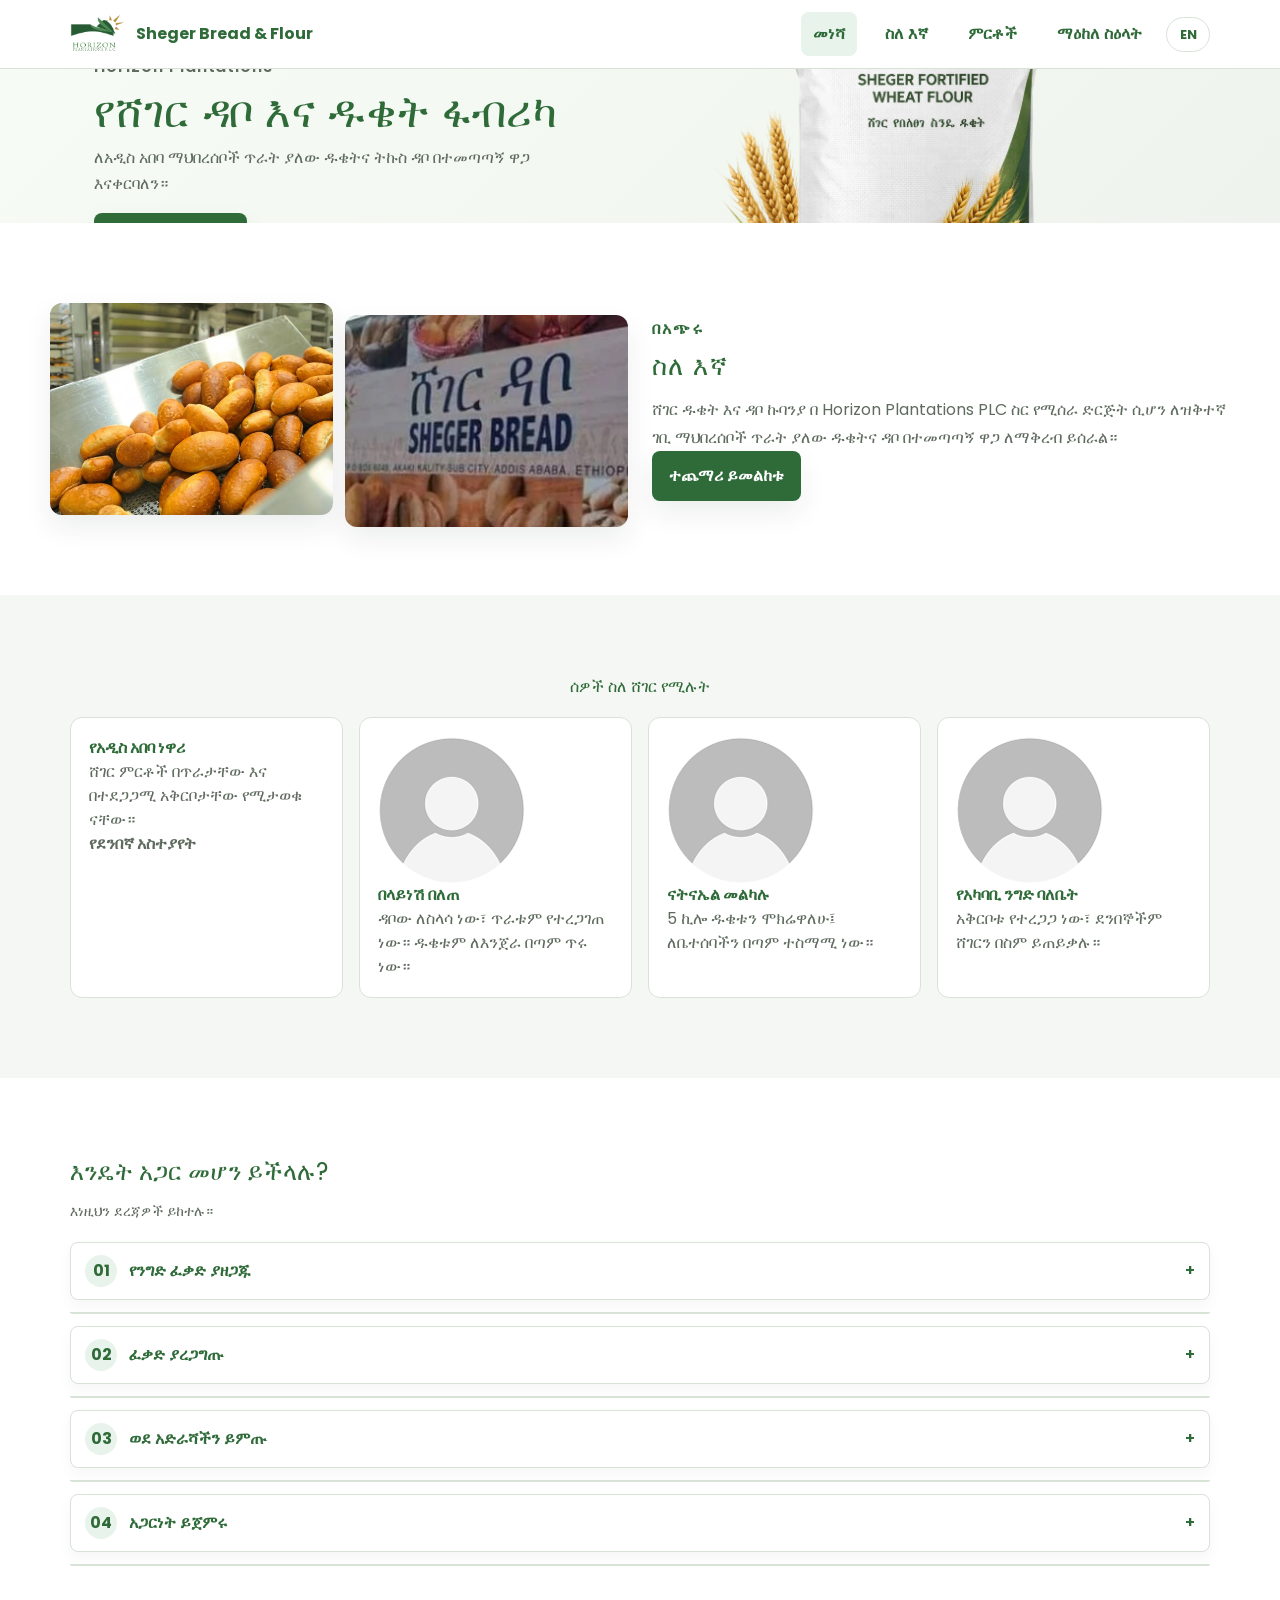
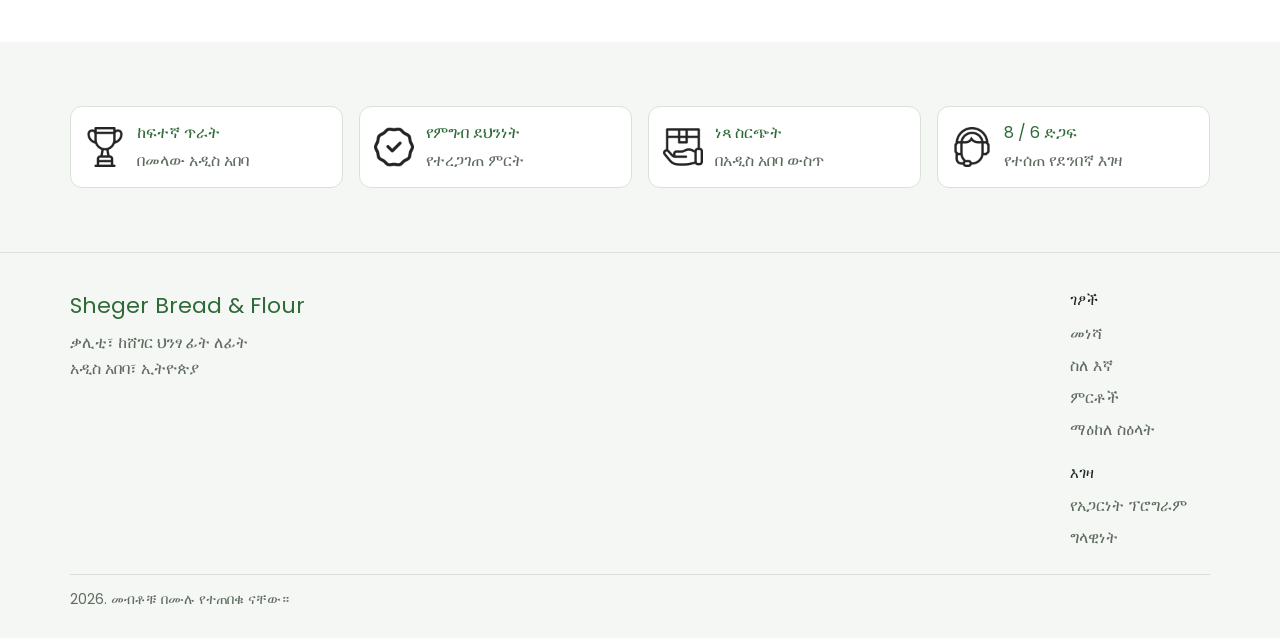
==== am/index.html @ 8912ea2b "Language added" ====
<!DOCTYPE html>
<html lang="am">

<head>
  <meta charset="utf-8" />
  <meta name="viewport" content="width=device-width, initial-scale=1, shrink-to-fit=no" />
  <title>የሸገር ዳቦ እና ዱቄት ፋብሪካ | መነሻ</title>
  <meta name="description"
    content="ሸገር ዱቄት እና ዳቦ ኩባንያ ለኢትዮጵያ ማህበረሰቦች ተመጣጣኝ ዋጋ ያለው ከፍተኛ ጥራት ያለው ዱቄት እና ዳቦ ያቀርባል።" />
  <link rel="alternate" hreflang="en" href="/index.html" />
  <link rel="alternate" hreflang="am" href="/am/index.html" />
  <link rel="alternate" hreflang="x-default" href="/index.html" />
  <link href="https://fonts.googleapis.com/css2?family=Poppins:wght@400;500;600;700&display=swap" rel="stylesheet" />
  <link rel="stylesheet" href="../css/reset.css" />
  <link rel="stylesheet" href="../css/global.css" />
  <link rel="stylesheet" href="../css/home.css" />
</head>

<body>
  <div class="site-topbar">
    <div class="site-topbar-inner">
      <div class="logo">
        <img src="../assets/header-img1.png" alt="Sheger logo" width="56" height="56" loading="lazy" />
        <span>Sheger Bread & Flour</span>
      </div>
      <div class="nav-actions">
        <nav class="nav" aria-label="Main navigation">
          <a href="./index.html" class="active">መነሻ</a>
          <a href="./about-us.html">ስለ እኛ</a>
          <a href="./products.html">ምርቶች</a>
          <a href="./gallery.html">ማዕከለ ስዕላት</a>
        </nav>
        <a href="../index.html" class="lang-switch" lang="en" hreflang="en">EN</a>
      </div>
    </div>
  </div>

  <header class="page-hero home-hero">
    <div class="layout-shell hero-grid">
      <div class="hero-copy">
        <p class="card-text-book">Horizon Plantations</p>
        <h1 class="card-subtitle">የሸገር ዳቦ እና ዱቄት ፋብሪካ</h1>
        <p class="card-text-treating">
          ለአዲስ አበባ ማህበረሰቦች ጥራት ያለው ዱቄትና ትኩስ ዳቦ በተመጣጣኝ ዋጋ እናቀርባለን።
        </p>
        <a href="./products.html" class="btn btn-primary">ምርቶችን ይመልከቱ</a>
      </div>
      <div class="hero-visual">
        <img src="../assets/hero.png" alt="Sheger production line" class="hero-" loading="lazy">
      </div>
    </div>
  </header>

  <section class="section-about layout-shell" id="about">
    <div class="section-about-about-us">
      <div class="section-about-left-side">
        <img src="../assets/section-about-img1.png" alt="Sheger factory exterior" class="section-about-img1"
          loading="lazy" />
        <img src="../assets/section-about-img2.png" alt="Bread production" class="section-about-img2" loading="lazy" />
      </div>

      <div class="section-about-content">
        <p class="section-about-text-top">በአጭሩ</p>
        <h2 class="section-about-subtitle">ስለ እኛ</h2>
        <p class="section-about-text-sheger-flour">
          ሸገር ዱቄት እና ዳቦ ኩባንያ በ Horizon Plantations PLC ስር የሚሰራ ድርጅት ሲሆን ለዝቅተኛ ገቢ ማህበረሰቦች
          ጥራት ያለው ዱቄትና ዳቦ በተመጣጣኝ ዋጋ ለማቅረብ ይሰራል።
        </p>

        <a href="./about-us.html" class="btn btn-primary">ተጨማሪ ይመልከቱ</a>
      </div>
    </div>
  </section>

  <section class="section1">
    <div class="layout-shell">
      <h2 class="section-title">ሰዎች ስለ ሸገር የሚሉት</h2>
      <div class="section-div1">
        <article class="card-div">
          <div class="card-div-div2">
            <p class="card-div-text3">የአዲስ አበባ ነዋሪ</p>
          </div>
          <div class="card-div-div3">
            <p class="card-div-text4">
              <span>ሸገር ምርቶች በጥራታቸው እና በተደጋጋሚ አቅርቦታቸው የሚታወቁ ናቸው።</span>
            </p>
            <p class="card-div-text5"><b class="bold">የደንበኛ አስተያየት</b></p>
          </div>
        </article>

        <article class="card-div">
          <div class="card-div-div">
            <img src="../assets/user.png" alt="" class="card-div-symbol input2" />
            <p class="card-div-text1">በላይነሽ በለጠ</p>
          </div>
          <p class="card-div-text2">
            ዳቦው ለስላሳ ነው፣ ጥራቱም የተረጋገጠ ነው። ዱቄቱም ለእንጀራ በጣም ጥሩ ነው።
          </p>
        </article>

        <article class="card-div">
          <div class="card-div-div">
            <img src="../assets/user.png" alt="" class="card-div-symbol input2" />
            <p class="card-div-text1">ናትናኤል መልካሉ</p>
          </div>
          <p class="card-div-text2">
            5 ኪሎ ዱቄቱን ሞክሬዋለሁ፤ ለቤተሰባችን በጣም ተስማሚ ነው።
          </p>
        </article>

        <article class="card-div">
          <div class="card-div-div">
            <img src="../assets/user.png" alt="" class="card-div-symbol input2" />
            <p class="card-div-text-chris card-div-text6">የአካባቢ ንግድ ባለቤት</p>
          </div>
          <p class="card-div-text2">
            አቅርቦቱ የተረጋጋ ነው፣ ደንበኞችም ሸገርን በስም ይጠይቃሉ።
          </p>
        </article>
      </div>
    </div>
  </section>

  <section class="partner-shell" id="partner">
    <div class="layout-shell partner-grid">
      <div>
        <h2 class="section-subtitle1">
          እንዴት አጋር መሆን ይችላሉ?<br />
          <span class="sub-text">እነዚህን ደረጃዎች ይከተሉ።</span>
        </h2>

        <div class="accordion">
          <button class="accordion-item" data-panel="step1">
            <span class="number">01</span>
            <span class="title">የንግድ ፈቃድ ያዘጋጁ</span>
            <span aria-hidden="true">+</span>
          </button>
          <div class="accordion-panel" id="step1">
            <p>ለምግብ ሽያጭ ወይም ስርጭት የሚያስፈልግ ህጋዊ የንግድ ፈቃድ ይያዙ።</p>
          </div>

          <button class="accordion-item" data-panel="step2">
            <span class="number">02</span>
            <span class="title">ፈቃድ ያረጋግጡ</span>
            <span aria-hidden="true">+</span>
          </button>
          <div class="accordion-panel" id="step2">
            <p>ሰነዶቻችሁን ያቅርቡ፤ በ3-5 የስራ ቀናት ውስጥ ምላሽ እንሰጣለን።</p>
          </div>

          <button class="accordion-item" data-panel="step3">
            <span class="number">03</span>
            <span class="title">ወደ አድራሻችን ይምጡ</span>
            <span aria-hidden="true">+</span>
          </button>
          <div class="accordion-panel" id="step3">
            <p>በቃሊቲ ያለውን ፋብሪካችን በመጎብኘት ምዝገባውን ያጠናቁ።</p>
          </div>

          <button class="accordion-item" data-panel="step4">
            <span class="number">04</span>
            <span class="title">አጋርነት ይጀምሩ</span>
            <span aria-hidden="true">+</span>
          </button>
          <div class="accordion-panel" id="step4">
            <p>የመጀመሪያ ትዕዛዝዎን ያስገቡ እና ከቡድናችን ጋር ስርጭት ያቀናብሩ።</p>
          </div>
        </div>
      </div>
    </div>
  </section>

  <section class="features-shell">
    <div class="layout-shell features-grid">
      <div class="feature-card">
        <img src="../assets/feature-trophy.png" alt="Quality icon" />
        <div>
          <h3>ከፍተኛ ጥራት</h3>
          <p>በመላው አዲስ አበባ</p>
        </div>
      </div>
      <div class="feature-card">
        <img src="../assets/feature-guarantee.png" alt="Guarantee icon" />
        <div>
          <h3>የምግብ ደህንነት</h3>
          <p>የተረጋገጠ ምርት</p>
        </div>
      </div>
      <div class="feature-card">
        <img src="../assets/row/row-shipping.png" alt="Shipping icon" />
        <div>
          <h3>ነጻ ስርጭት</h3>
          <p>በአዲስ አበባ ውስጥ</p>
        </div>
      </div>
      <div class="feature-card">
        <img src="../assets/row/row-customer.png" alt="Support icon" />
        <div>
          <h3>8 / 6 ድጋፍ</h3>
          <p>የተሰጠ የደንበኛ እገዛ</p>
        </div>
      </div>
    </div>
  </section>

  <footer class="footer">
    <div class="layout-shell">
      <div class="footer-top">
        <div class="footer-brand">
          <h2 class="footer-subtitle">Sheger Bread & Flour</h2>
          <p class="footer-text-400-university">
            ቃሊቲ፣ ከሸገር ህንፃ ፊት ለፊት<br />
            አዲስ አበባ፣ ኢትዮጵያ
          </p>
        </div>
        <div class="footer-links">
          <div>
            <h4>ገፆች</h4>
            <a href="./index.html">መነሻ</a>
            <a href="./about-us.html">ስለ እኛ</a>
            <a href="./products.html">ምርቶች</a>
            <a href="./gallery.html">ማዕከለ ስዕላት</a>
          </div>
          <div>
            <h4>እገዛ</h4>
            <a href="./index.html#partner">የአጋርነት ፕሮግራም</a>
            <a href="#">ግላዊነት</a>
          </div>
        </div>
      </div>
      <div class="footer-bottom">2026. መብቶቹ በሙሉ የተጠበቁ ናቸው።</div>
    </div>
  </footer>

  <script src="../js/home.js" defer></script>
</body>

</html>
---- css/global.css ----
:root {
	--primary: #2f6b39;
	--primary-soft: #e7f3eb;
	--accent: #bde28a;
	--text: #1f2a1f;
	--muted: #5f6b5f;
	--surface: #ffffff;
	--surface-alt: #f5f7f4;
	--border: #d8e2d7;
	--shadow: 0 12px 28px rgba(17, 36, 23, 0.08);
	--radius: 12px;
	--radius-sm: 8px;
	--spacing: clamp(18px, 3vw, 28px);
	--font-base: 'Poppins', system-ui, -apple-system, sans-serif;
}

*,
*::before,
*::after {
	box-sizing: border-box;
}

html,
body {
	height: 100%;
}

body {
	min-height: 100%;
	display: flex;
	flex-direction: column;
	margin: 0;
	font-family: var(--font-base);
	color: var(--text);
	background-color: var(--surface);
	letter-spacing: 0;
}

img {
	max-width: 100%;
	display: block;
}

a {
	color: inherit;
	text-decoration: none;
}

.text {
	font-size: 14px;
	color: var(--muted);
}

.text-gray {
	color: var(--muted);
	font-size: 14px;
}

.section {
	display: flex;
	flex-direction: column;
	align-items: center;
	padding: 0 24px;
}

.card {
	border-radius: var(--radius);
	background: var(--surface);
}

.btn {
	display: inline-flex;
	align-items: center;
	justify-content: center;
	gap: 8px;
	padding: 12px 16px;
	border-radius: var(--radius-sm);
	border: 1px solid transparent;
	font-weight: 600;
	cursor: pointer;
	transition: transform 0.12s ease, box-shadow 0.2s ease, background 0.2s ease;
}

.btn-primary {
	background: var(--primary);
	color: #fff;
	box-shadow: var(--shadow);
}

.btn-primary:hover {
	filter: brightness(0.92);
}

.btn-secondary {
	background: var(--primary-soft);
	color: var(--primary);
	border-color: var(--border);
}

.pill {
	display: inline-flex;
	align-items: center;
	padding: 4px 10px;
	border-radius: 999px;
	background: var(--primary-soft);
	color: var(--primary);
	font-weight: 600;
	font-size: 12px;
}

.visually-hidden {
	position: absolute;
	width: 1px;
	height: 1px;
	padding: 0;
	margin: -1px;
	overflow: hidden;
	clip: rect(0, 0, 0, 0);
	white-space: nowrap;
	border: 0;
}

.layout-shell {
	width: 100%;
	max-width: 1180px;
	margin: 0 auto;
	padding: 0 20px;
}

/* Header / nav */
.site-topbar {
	position: sticky;
	top: 0;
	z-index: 10;
	background: rgba(255, 255, 255, 0.9);
	backdrop-filter: blur(8px);
	border-bottom: 1px solid var(--border);
}

.site-topbar-inner {
	display: flex;
	align-items: center;
	justify-content: space-between;
	gap: 16px;
	padding: 12px 20px;
	max-width: 1180px;
	margin: 0 auto;
}

.logo {
	display: flex;
	align-items: center;
	gap: 10px;
	font-weight: 700;
	color: var(--primary);
}

.nav {
	display: flex;
	align-items: center;
	gap: 16px;
}

.nav a {
	font-weight: 600;
	color: var(--primary);
	padding: 10px 12px;
	border-radius: 8px;
}

.nav a.active,
.nav a:hover {
	background: var(--primary-soft);
}

.nav-actions {
	display: flex;
	align-items: center;
	gap: 12px;
}

.lang-switch {
	display: inline-flex;
	align-items: center;
	justify-content: center;
	min-width: 44px;
	padding: 10px 12px;
	border: 1px solid var(--border);
	border-radius: 999px;
	font-size: 13px;
	font-weight: 700;
	line-height: 1;
	color: var(--primary);
	background: #fff;
}

.lang-switch:hover {
	background: var(--primary-soft);
}

/* Page hero */
.page-hero {
	position: relative;
	min-height: fit-content;
	padding: clamp(56px, 9vw, 90px) 0 clamp(38px, 6vw, 64px);
	background: linear-gradient(135deg, #f7fbf5, #eef4ed);
	overflow: hidden;
	display: flex;
	align-items: center;
}

.page-hero .layout-shell {
	display: grid;
	gap: 16px;
}

.page-hero h1 {
	margin: 0;
	font-size: clamp(32px, 4vw, 44px);
	color: var(--primary);
}

.page-hero p {
	max-width: 640px;
	color: var(--muted);
}

.page-hero .hero-img-bg {
	position: absolute;
	inset: 0;
	background: radial-gradient(ellipse at 80% 20%, rgba(189, 226, 138, 0.35), transparent 60%), linear-gradient(120deg, rgba(47, 107, 57, 0.06), transparent 45%);
	pointer-events: none;
}

/* Hero imagery: keep full PNG visible */
.hero-visual img,
.hero-img {
	width: 100%;
	max-width: 520px;
	max-height: 420px;
	object-fit: contain;


	display: block;
}

/* Footer */
.footer {
	margin-top: auto;
	background: var(--surface-alt);
	border-top: 1px solid var(--border);
	padding: 36px 0 28px;
}

.footer .layout-shell {
	display: grid;
	gap: 20px;
}

.footer-top {
	display: flex;
	flex-wrap: wrap;
	gap: 24px;
	justify-content: space-between;
}

.footer-brand {
	max-width: 320px;
}

.footer-subtitle {
	margin: 0 0 8px;
	color: var(--primary);
	font-size: 22px;
}

.footer-text-400-university {
	color: var(--muted);
	margin: 0;
	line-height: 1.6;
}

.footer-links {
	display: grid;
	grid-template-columns: repeat(auto-fit, minmax(140px, 1fr));
	gap: 16px;
}

.footer-links h4 {
	margin: 0 0 6px;
	color: var(--text);
	font-size: 15px;
}

.footer-links a {
	color: var(--muted);
	display: block;
	padding: 4px 0;
}

.footer-bottom {
	border-top: 1px solid var(--border);
	padding-top: 14px;
	color: var(--muted);
	font-size: 14px;
}

@media (max-width: 640px) {
	.site-topbar-inner {
		flex-direction: column;
		align-items: flex-start;
	}

	.nav {
		flex-wrap: wrap;
	}

	.nav-actions {
		width: 100%;
		flex-wrap: wrap;
	}

	.page-hero {
		padding: 40px 0 32px;
		min-height: 80vh;
	}
}
---- css/home.css ----
/* Home page styles */

.home-hero .hero-grid {
	display: grid;
	grid-template-columns: repeat(auto-fit, minmax(280px, 1fr));
	gap: var(--spacing);
	align-items: center;
}

.hero-copy {
	padding: 24px;

}

.card-text-book {
	color: var(--primary);
	font-weight: 600;
	letter-spacing: 0.06em;
}

.card-subtitle {
	font-size: clamp(26px, 3vw, 34px);
	color: var(--primary);
	margin: 8px 0 10px;
}

.card-text-treating {
	color: var(--muted);
	line-height: 1.6;
	margin-bottom: 16px;
}

.hero-visual {
	justify-self: center;
}

.hero-img {
	width: min(480px, 100%);
	border-radius: var(--radius);
	box-shadow: var(--shadow);
}

.section-about {
	padding: clamp(48px, 8vw, 80px) 0;
}

.section-about-about-us {
	display: grid;
	grid-template-columns: repeat(auto-fit, minmax(280px, 1fr));
	gap: 24px;
	align-items: center;
}

.section-about-left-side {
	position: relative;
	display: grid;
	grid-template-columns: 1fr 1fr;
	gap: 12px;
}

.section-about-img1,
.section-about-img2 {
	width: 100%;
	aspect-ratio: 4 / 3;
	object-fit: cover;
	border-radius: var(--radius);
	box-shadow: var(--shadow);
}

.section-about-img2 {
	transform: translateY(12px);
}

.section-about-text-top {
	color: var(--primary);
	letter-spacing: 0.12em;
	font-weight: 700;
}

.section-about-subtitle {
	font-size: 26px;
	color: var(--primary);
	margin: 6px 0 10px;
	letter-spacing: 0.04em;
}

.section-about-text-sheger-flour {
	color: var(--muted);
	line-height: 1.7;
}

.section1 {
	padding: clamp(48px, 8vw, 80px) 0;
	background: var(--surface-alt);
}

.section-title {
	text-align: center;
	color: var(--primary);
	margin: 0 0 18px;
}

.section-div1 {
	display: grid;
	grid-template-columns: repeat(auto-fit, minmax(260px, 1fr));
	gap: 16px;
}

.card-div {
	background: #fff;
	padding: 18px;
	border-radius: var(--radius);
	border: 1px solid var(--border);
	color: var(--text);
}

.card-div-text3,
.card-div-text1,
.card-div-text-chris {
	color: var(--primary);
	font-weight: 700;
}

.card-div-text2,
.card-div-text4,
.card-div-text5 {
	color: var(--muted);
	line-height: 1.5;
}

.testimonial-shell {
	display: grid;
	gap: 16px;
}

.fade,
.fade-left,
.fade-right,
.testimonial-track {
	display: none;
}

.partner-shell {
	padding: clamp(48px, 7vw, 76px) 0;
	background: var(--surface);
}

.partner-grid {
	display: grid;
	gap: 20px;
}

.features-shell {
	padding: clamp(36px, 6vw, 64px) 0;
	background: var(--surface-alt);
}

.features-grid {
	display: grid;
	grid-template-columns: repeat(auto-fit, minmax(240px, 1fr));
	gap: 16px;
}

.feature-card {
	display: grid;
	grid-template-columns: auto 1fr;
	gap: 12px;
	align-items: center;
	padding: 14px;
	border-radius: var(--radius);
	border: 1px solid var(--border);
	background: #fff;
}

.feature-card h3 {
	margin: 0 0 4px;
	color: var(--primary);
}

.feature-card p {
	margin: 0;
	color: var(--muted);
}

.feature-card img {
	width: 40px;
	height: 40px;
	object-fit: contain;
}

.section-subtitle1 {
	color: var(--primary);
	margin: 0 0 6px;
	font-size: 24px;
}

.sub-text {
	color: var(--muted);
	font-size: 14px;
}

.accordion {
	display: grid;
	gap: 12px;
	margin-top: 16px;
}

.accordion-item {
	display: grid;
	grid-template-columns: auto 1fr auto;
	align-items: center;
	gap: 12px;
	width: 100%;
	padding: 12px 14px;
	border: 1px solid var(--border);
	border-radius: var(--radius-sm);
	background: #fff;
	cursor: pointer;
	text-align: left;
	font-weight: 600;
	color: var(--primary);
	box-shadow: 0 6px 14px rgba(0, 0, 0, 0.04);
}

.accordion-panel {
	max-height: 0;
	overflow: hidden;
	transition: max-height 0.25s ease, padding 0.25s ease;
	background: #fff;
	border: 1px solid var(--border);
	border-radius: 0 0 var(--radius-sm) var(--radius-sm);
	padding: 0 14px;
}

.accordion-panel.open {
	max-height: 260px;
	padding: 12px 14px 14px;
}

.accordion-panel p {
	color: var(--text);
	margin: 0;
}

.accordion-panel.open {
	max-height: 400px;
	padding: 12px 14px 14px;
}

.number {
	width: 32px;
	height: 32px;
	border-radius: 50%;
	background: var(--primary-soft);
	display: inline-flex;
	align-items: center;
	justify-content: center;
	font-weight: 700;
	color: var(--primary);
}

.feature {
	display: grid;
	gap: 12px;
	background: #fff;
	padding: 16px;
	border-radius: var(--radius);
	box-shadow: 0 8px 18px rgba(0, 0, 0, 0.05);
	border: 1px solid var(--border);
}

.feature-row-left,
.feature-row,
.row {
	display: flex;
	gap: 12px;
	align-items: center;
}

.feature-subtitle,
.row-subtitle {
	color: var(--primary);
	margin: 0;
}

.row-text2 {
	color: var(--muted);
	margin: 0;
}

@media (max-width: 640px) {
	.section-title {
		text-align: left;
	}
}
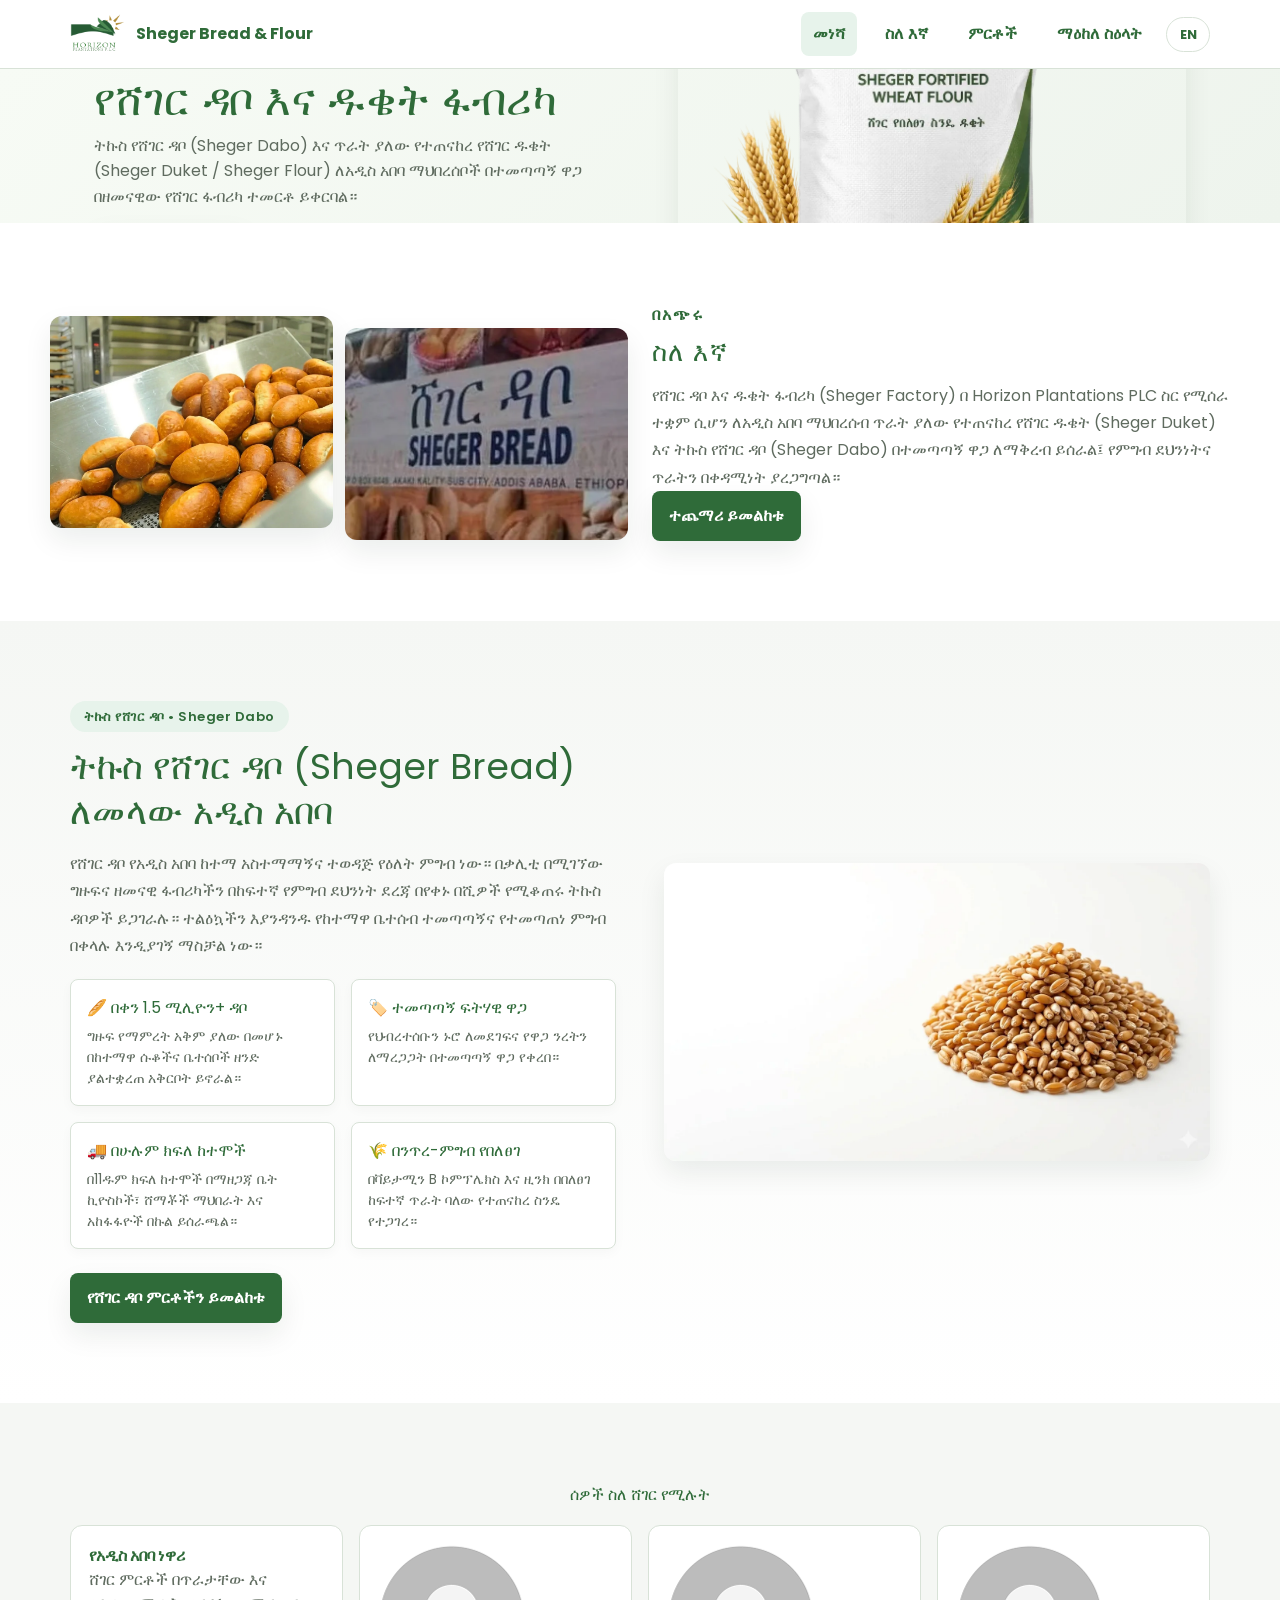
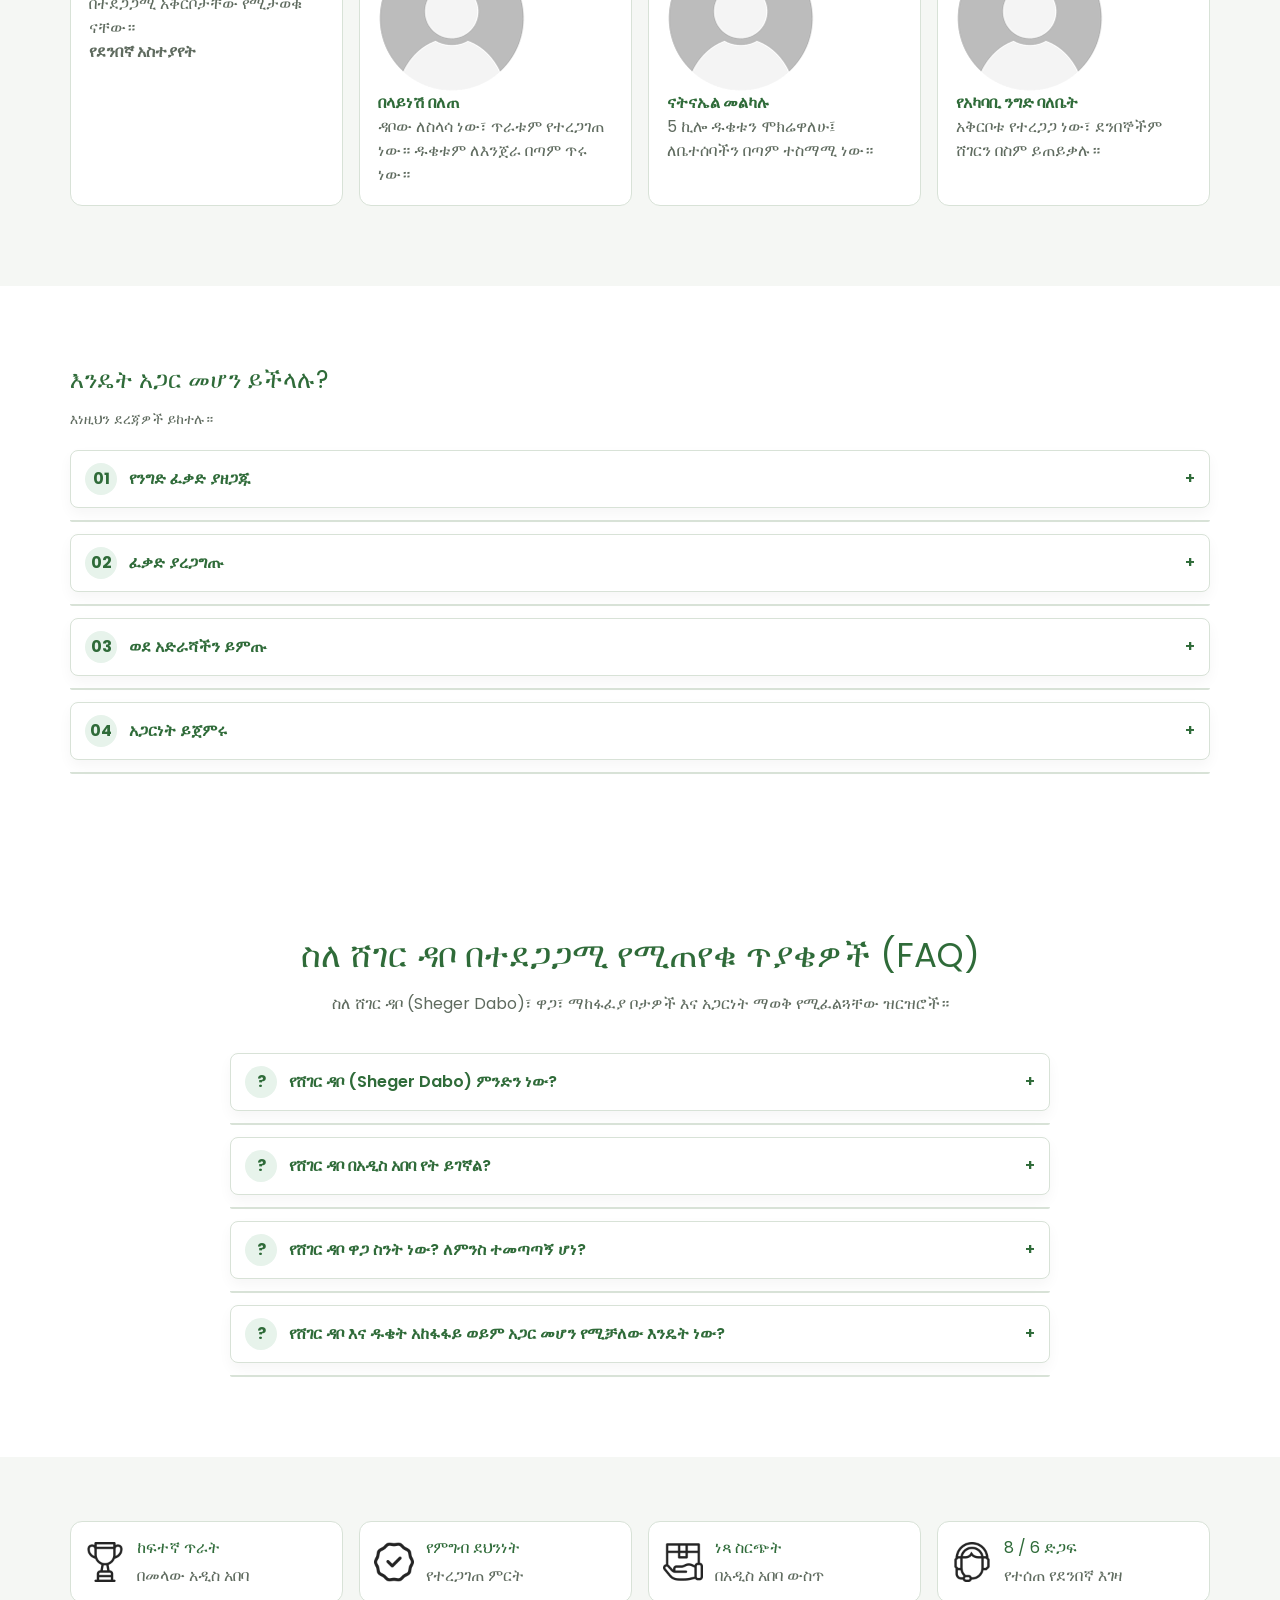
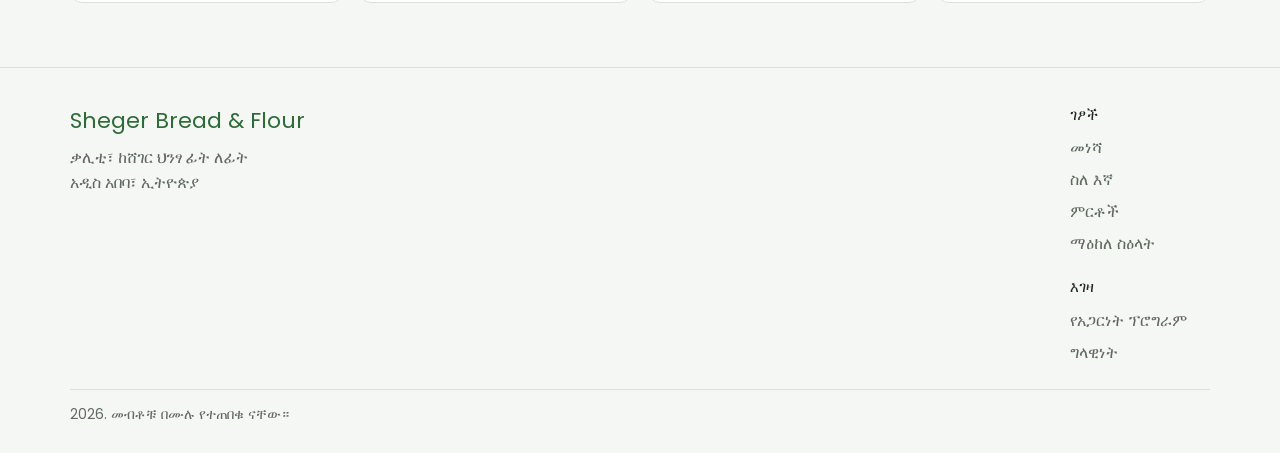
==== commit 89970e90: "improving seo" ====
--- a/am/index.html
+++ b/am/index.html
@@ -4,24 +4,153 @@
 <head>
   <meta charset="utf-8" />
   <meta name="viewport" content="width=device-width, initial-scale=1, shrink-to-fit=no" />
-  <title>የሸገር ዳቦ እና ዱቄት ፋብሪካ | መነሻ</title>
+  <title>የሸገር ዳቦ እና ዱቄት ፋብሪካ | Sheger Bread &amp; Sheger Flour (ሸገር ዳቦ እና ዱቄት)</title>
   <meta name="description"
-    content="ሸገር ዱቄት እና ዳቦ ኩባንያ ለኢትዮጵያ ማህበረሰቦች ተመጣጣኝ ዋጋ ያለው ከፍተኛ ጥራት ያለው ዱቄት እና ዳቦ ያቀርባል።" />
+    content="የሸገር ዳቦ እና ዱቄት ፋብሪካ (Sheger Bread &amp; Flour Factory) ለአዲስ አበባ ማህበረሰብ ትኩስ የሸገር ዳቦ (Sheger Dabo) እና ጥራት ያለው የተጠናከረ የሸገር ዱቄት (Sheger Duket / sheger flour) በተመጣጣኝ ዋጋ ያቀርባል።" />
+  <meta name="keywords"
+    content="የሸገር ዳቦ, ሸገር ዳቦ, የሸገር ዱቄት, ሸገር ዱቄት, ሸገር ፋብሪካ, የሸገር ዳቦ እና ዱቄት ፋብሪካ, sheger dabo, sheger bread, sheger factory, sheger flour, shger flour, sheger duket, shger dabo, አዲስ አበባ ዳቦ ፋብሪካ, የተጠናከረ ዱቄት" />
+  <meta name="robots" content="index, follow, max-image-preview:large, max-snippet:-1, max-video-preview:-1" />
+  <meta name="author" content="የሸገር ዳቦ እና ዱቄት ፋብሪካ - Sheger Bread and Flour Factory" />
+  <link rel="canonical" href="https://shegerbread.com/am/index.html" />
+
+  <!-- Multilingual Alternates -->
   <link rel="alternate" hreflang="en" href="/index.html" />
   <link rel="alternate" hreflang="am" href="/am/index.html" />
   <link rel="alternate" hreflang="x-default" href="/index.html" />
+
+  <!-- Open Graph / Facebook / WhatsApp / Telegram -->
+  <meta property="og:type" content="website" />
+  <meta property="og:site_name" content="የሸገር ዳቦ እና ዱቄት ፋብሪካ | Sheger Bread &amp; Flour Factory" />
+  <meta property="og:title" content="የሸገር ዳቦ እና ዱቄት ፋብሪካ | Sheger Bread &amp; Flour (ሸገር ዳቦ እና ዱቄት)" />
+  <meta property="og:description"
+    content="ትኩስ የሸገር ዳቦ (Sheger Dabo) እና ጥራት ያለው የተጠናከረ የሸገር ዱቄት (Sheger Duket) ለአዲስ አበባ ማህበረሰብ በተመጣጣኝ ዋጋ።" />
+  <meta property="og:image" content="https://shegerbread.com/assets/social-cover-am.png" />
+  <meta property="og:image:secure_url" content="https://shegerbread.com/assets/social-cover-am.png" />
+  <meta property="og:image:type" content="image/png" />
+  <meta property="og:image:width" content="1200" />
+  <meta property="og:image:height" content="630" />
+  <meta property="og:image:alt" content="የሸገር ዳቦ እና ዱቄት ፋብሪካ - ትኩስ የሸገር ዳቦ እና የተጠናከረ የሸገር ዱቄት" />
+  <meta property="og:url" content="https://shegerbread.com/am/index.html" />
+  <meta property="og:locale" content="am_ET" />
+  <meta property="og:locale:alternate" content="en_US" />
+
+  <!-- Twitter / X Card -->
+  <meta name="twitter:card" content="summary_large_image" />
+  <meta name="twitter:title" content="የሸገር ዳቦ እና ዱቄት ፋብሪካ | Sheger Bread &amp; Flour" />
+  <meta name="twitter:description"
+    content="ትኩስ የሸገር ዳቦ (Sheger Dabo) እና ጥራት ያለው የተጠናከረ የሸገር ዱቄት (Sheger Duket) ለአዲስ አበባ ማህበረሰብ።" />
+  <meta name="twitter:image" content="https://shegerbread.com/assets/social-cover-am.png" />
+  <meta name="twitter:image:alt" content="የሸገር ዳቦ እና ዱቄት ፋብሪካ - ትኩስ የሸገር ዳቦ እና የሸገር ዱቄት" />
+
+  <!-- Performance & Preload -->
+  <link rel="preconnect" href="https://fonts.googleapis.com" />
+  <link rel="preconnect" href="https://fonts.gstatic.com" crossorigin />
+  <link rel="preload" as="image" href="../assets/hero.webp" type="image/webp" fetchpriority="high" />
+
+  <!-- Favicon & PWA -->
+  <link rel="icon" type="image/png" href="../assets/header-img1.png" />
+  <link rel="apple-touch-icon" href="../assets/header-img1.png" />
+  <link rel="manifest" href="../site.webmanifest" />
+  <meta name="theme-color" content="#2f6b39" />
+
+  <!-- Fonts & Styles -->
   <link href="https://fonts.googleapis.com/css2?family=Poppins:wght@400;500;600;700&display=swap" rel="stylesheet" />
   <link rel="stylesheet" href="../css/reset.css" />
   <link rel="stylesheet" href="../css/global.css" />
   <link rel="stylesheet" href="../css/home.css" />
+  <script src="../js/nav.js" defer></script>
+
+  <!-- Schema.org JSON-LD Structured Data (Bakery + FAQPage) -->
+  <script type="application/ld+json">
+  [
+    {
+      "@context": "https://schema.org",
+      "@type": "Bakery",
+      "name": "የሸገር ዳቦ እና ዱቄት ፋብሪካ",
+      "alternateName": [
+        "Sheger Bread and Flour Factory",
+        "ሸገር ዳቦ",
+        "ሸገር ዱቄት",
+        "ሸገር ፋብሪካ",
+        "Sheger Dabo",
+        "Sheger Flour",
+        "Sheger Factory",
+        "Sheger Duket",
+        "shger flour"
+      ],
+      "description": "የሸገር ዳቦ እና ዱቄት ፋብሪካ ጥራት ያለው የተጠናከረ የስንዴ ዱቄት (Sheger Duket) እና ትኩስ ዳቦ (Sheger Dabo) ለአዲስ አበባ ማህበረሰብ በተመጣጣኝ ዋጋ ያቀርባል።",
+      "url": "https://shegerbread.com/am/index.html",
+      "logo": "https://shegerbread.com/assets/header-img1.png",
+      "image": "https://shegerbread.com/assets/social-cover-am.png",
+      "address": {
+        "@type": "PostalAddress",
+        "streetAddress": "ቃሊቲ፣ ሸገር ሕንፃ ፊት ለፊት",
+        "addressLocality": "አዲስ አበባ",
+        "addressCountry": "ET"
+      },
+      "parentOrganization": {
+        "@type": "Organization",
+        "name": "ሆራይዘን ፕላንቴሽንስ - Horizon Plantations PLC"
+      },
+      "priceRange": "$",
+      "servesCuisine": "Bakery, Fortified Flour, Bread",
+      "keywords": "የሸገር ዳቦ, ሸገር ዳቦ, የሸገር ዱቄት, ሸገር ዱቄት, ሸገር ፋብሪካ, sheger dabo, sheger bread, sheger factory, sheger flour, shger flour, sheger duket"
+    },
+    {
+      "@context": "https://schema.org",
+      "@type": "FAQPage",
+      "mainEntity": [
+        {
+          "@type": "Question",
+          "name": "የሸገር ዳቦ (Sheger Dabo) ምንድን ነው?",
+          "acceptedAnswer": {
+            "@type": "Answer",
+            "text": "የሸገር ዳቦ በሆራይዘን ፕላንቴሽንስ ስር በሚገኘው የሸገር ዳቦ እና ዱቄት ፋብሪካ በከፍተኛ ጥራት እና በተመጣጣኝ ዋጋ የሚጋገር ትኩስ ዳቦ ነው። በተጠናከረ የስንዴ ዱቄት የሚዘጋጅ ሲሆን ለአዲስ አበባ ነዋሪዎች አስተማማኝ ምግብ ያቀርባል።"
+          }
+        },
+        {
+          "@type": "Question",
+          "name": "የሸገር ዳቦ በአዲስ አበባ የት ይገኛል?",
+          "acceptedAnswer": {
+            "@type": "Answer",
+            "text": "የሸገር ዳቦ በሁሉም 11ዱ የአዲስ አበባ ክፍለ ከተሞች በሚገኙ የማዘጋጃ ቤት ኪዮስኮች፣ የሸማቾች ማህበራት፣ ሱቆች፣ ትምህርት ቤቶችና የህዝብ ተቋማት ውስጥ ይሰራጫል።"
+          }
+        },
+        {
+          "@type": "Question",
+          "name": "የሸገር ዳቦ ዋጋ ስንት ነው? ለምንስ ተመጣጣኝ ሆነ?",
+          "acceptedAnswer": {
+            "@type": "Answer",
+            "text": "የሸገር ዳቦ የተቋቋመው የዳቦ ዋጋን ለማረጋጋት እና የኑሮ ውድነትን ለመቀነስ ነው። በዘመናዊ አውቶሜትድ ማሽኖች በየቀኑ ከ1.5 ሚሊዮን በላይ ዳቦ በማምረት ወጪን በመቀነስ ለህዝቡ በፍትሃዊና ተመጣጣኝ ዋጋ ይቀርባል።"
+          }
+        },
+        {
+          "@type": "Question",
+          "name": "የሸገር ዳቦ እና ዱቄት አከፋፋይ ወይም አጋር መሆን የሚቻለው እንዴት ነው?",
+          "acceptedAnswer": {
+            "@type": "Answer",
+            "text": "ህጋዊ የንግድ ፈቃድ ያላቸው ነጋዴዎች፣ ማህበራት እና ተቋማት በቃሊቲ የሚገኘውን ፋብሪካችንን በመጎብኘት በ4 ቀላል ደረጃዎች ተመዝግበው የጅምላ ምርትና የቀን አቅርቦት ማግኘት ይችላሉ።"
+          }
+        }
+      ]
+    }
+  ]
+  </script>
 </head>
 
 <body>
   <div class="site-topbar">
     <div class="site-topbar-inner">
-      <div class="logo">
-        <img src="../assets/header-img1.png" alt="Sheger logo" width="56" height="56" loading="lazy" />
-        <span>Sheger Bread & Flour</span>
+      <div class="topbar-mobile-row">
+        <div class="logo">
+          <img src="../assets/header-img1.png" alt="Sheger logo" width="56" height="56" loading="lazy" />
+          <span>Sheger Bread & Flour</span>
+        </div>
+        <button class="nav-toggle" type="button" aria-expanded="false" aria-label="ሜኑን ክፈት">
+          <span class="nav-toggle-line"></span>
+          <span class="nav-toggle-line"></span>
+          <span class="nav-toggle-line"></span>
+        </button>
       </div>
       <div class="nav-actions">
         <nav class="nav" aria-label="Main navigation">
@@ -38,15 +167,18 @@
   <header class="page-hero home-hero">
     <div class="layout-shell hero-grid">
       <div class="hero-copy">
-        <p class="card-text-book">Horizon Plantations</p>
+        <p class="card-text-book">ሆራይዘን ፕላንቴሽንስ • ቃሊቲ፣ አዲስ አበባ</p>
         <h1 class="card-subtitle">የሸገር ዳቦ እና ዱቄት ፋብሪካ</h1>
         <p class="card-text-treating">
-          ለአዲስ አበባ ማህበረሰቦች ጥራት ያለው ዱቄትና ትኩስ ዳቦ በተመጣጣኝ ዋጋ እናቀርባለን።
+          ትኩስ የሸገር ዳቦ (Sheger Dabo) እና ጥራት ያለው የተጠናከረ የሸገር ዱቄት (Sheger Duket / Sheger Flour) ለአዲስ አበባ ማህበረሰቦች በተመጣጣኝ ዋጋ በዘመናዊው የሸገር ፋብሪካ ተመርቶ ይቀርባል።
         </p>
         <a href="./products.html" class="btn btn-primary">ምርቶችን ይመልከቱ</a>
       </div>
       <div class="hero-visual">
-        <img src="../assets/hero.png" alt="Sheger production line" class="hero-" loading="lazy">
+        <picture>
+          <source srcset="../assets/hero.webp" type="image/webp" />
+          <img src="../assets/hero.png" alt="የሸገር ዳቦ እና ዱቄት ፋብሪካ - ትኩስ የሸገር ዳቦ እና የተጠናከረ ዱቄት" class="hero-img" width="480" height="396" loading="eager" fetchpriority="high" />
+        </picture>
       </div>
     </div>
   </header>
@@ -54,20 +186,63 @@
   <section class="section-about layout-shell" id="about">
     <div class="section-about-about-us">
       <div class="section-about-left-side">
-        <img src="../assets/section-about-img1.png" alt="Sheger factory exterior" class="section-about-img1"
-          loading="lazy" />
-        <img src="../assets/section-about-img2.png" alt="Bread production" class="section-about-img2" loading="lazy" />
+        <picture>
+          <source srcset="../assets/section-about-img1.webp" type="image/webp" />
+          <img src="../assets/section-about-img1.png" alt="የሸገር ፋብሪካ ህንፃ - ቃሊቲ አዲስ አበባ" class="section-about-img1" width="500" height="375" loading="lazy" decoding="async" />
+        </picture>
+        <picture>
+          <source srcset="../assets/section-about-img2.webp" type="image/webp" />
+          <img src="../assets/section-about-img2.png" alt="የትኩስ ሸገር ዳቦ ማምረቻ መስመር" class="section-about-img2" width="500" height="375" loading="lazy" decoding="async" />
+        </picture>
       </div>
 
       <div class="section-about-content">
         <p class="section-about-text-top">በአጭሩ</p>
         <h2 class="section-about-subtitle">ስለ እኛ</h2>
         <p class="section-about-text-sheger-flour">
-          ሸገር ዱቄት እና ዳቦ ኩባንያ በ Horizon Plantations PLC ስር የሚሰራ ድርጅት ሲሆን ለዝቅተኛ ገቢ ማህበረሰቦች
-          ጥራት ያለው ዱቄትና ዳቦ በተመጣጣኝ ዋጋ ለማቅረብ ይሰራል።
+          የሸገር ዳቦ እና ዱቄት ፋብሪካ (Sheger Factory) በ Horizon Plantations PLC ስር የሚሰራ ተቋም ሲሆን ለአዲስ አበባ ማህበረሰብ
+          ጥራት ያለው የተጠናከረ የሸገር ዱቄት (Sheger Duket) እና ትኩስ የሸገር ዳቦ (Sheger Dabo) በተመጣጣኝ ዋጋ ለማቅረብ ይሰራል፤ የምግብ ደህንነትና ጥራትን በቀዳሚነት ያረጋግጣል።
         </p>
 
         <a href="./about-us.html" class="btn btn-primary">ተጨማሪ ይመልከቱ</a>
+      </div>
+    </div>
+  </section>
+
+  <!-- Sheger Dabo Dedicated Showcase (Amharic) -->
+  <section class="sheger-dabo-section" id="sheger-dabo">
+    <div class="layout-shell dabo-grid">
+      <div class="dabo-copy">
+        <span class="badge-pill">ትኩስ የሸገር ዳቦ • Sheger Dabo</span>
+        <h2>ትኩስ የሸገር ዳቦ (Sheger Bread) ለመላው አዲስ አበባ</h2>
+        <p>
+          የሸገር ዳቦ የአዲስ አበባ ከተማ አስተማማኝና ተወዳጅ የዕለት ምግብ ነው። በቃሊቲ በሚገኘው ግዙፍና ዘመናዊ ፋብሪካችን በከፍተኛ የምግብ ደህንነት ደረጃ በየቀኑ በሺዎች የሚቆጠሩ ትኩስ ዳቦዎች ይጋገራሉ። ተልዕኳችን እያንዳንዱ የከተማዋ ቤተሰብ ተመጣጣኝና የተመጣጠነ ምግብ በቀላሉ እንዲያገኝ ማስቻል ነው።
+        </p>
+        <div class="dabo-features">
+          <div class="dabo-feat-card">
+            <h4>🥖 በቀን 1.5 ሚሊዮን+ ዳቦ</h4>
+            <p>ግዙፍ የማምረት አቅም ያለው በመሆኑ በከተማዋ ሱቆችና ቤተሰቦች ዘንድ ያልተቋረጠ አቅርቦት ይኖራል።</p>
+          </div>
+          <div class="dabo-feat-card">
+            <h4>🏷️ ተመጣጣኝ ፍትሃዊ ዋጋ</h4>
+            <p>የህብረተሰቡን ኑሮ ለመደገፍና የዋጋ ንረትን ለማረጋጋት በተመጣጣኝ ዋጋ የቀረበ።</p>
+          </div>
+          <div class="dabo-feat-card">
+            <h4>🚚 በሁሉም ክፍለ ከተሞች</h4>
+            <p>በ11ዱም ክፍለ ከተሞች በማዘጋጃ ቤት ኪዮስኮች፣ ሸማቾች ማህበራት እና አከፋፋዮች በኩል ይሰራጫል።</p>
+          </div>
+          <div class="dabo-feat-card">
+            <h4>🌾 በንጥረ-ምግብ የበለፀገ</h4>
+            <p>በቫይታሚን B ኮምፕሌክስ እና ዚንክ በበለፀገ ከፍተኛ ጥራት ባለው የተጠናከረ ስንዴ የተጋገረ።</p>
+          </div>
+        </div>
+        <a href="./products.html" class="btn btn-primary">የሸገር ዳቦ ምርቶችን ይመልከቱ</a>
+      </div>
+      <div class="dabo-visual">
+        <picture>
+          <source srcset="../assets/home.webp" type="image/webp" />
+          <img src="../assets/home.png" alt="የትኩስ ሸገር ዳቦ ማሳያ - አዲስ አበባ" width="600" height="400" loading="lazy" decoding="async" />
+        </picture>
       </div>
     </div>
   </section>
@@ -165,6 +340,54 @@
           <div class="accordion-panel" id="step4">
             <p>የመጀመሪያ ትዕዛዝዎን ያስገቡ እና ከቡድናችን ጋር ስርጭት ያቀናብሩ።</p>
           </div>
+        </div>
+      </div>
+    </div>
+  </section>
+
+  <!-- Sheger Dabo FAQ Section (Amharic) -->
+  <section class="faq-section" id="faq">
+    <div class="layout-shell">
+      <div class="faq-header">
+        <h2 class="section-title">ስለ ሸገር ዳቦ በተደጋጋሚ የሚጠየቁ ጥያቄዎች (FAQ)</h2>
+        <p>ስለ ሸገር ዳቦ (Sheger Dabo)፣ ዋጋ፣ ማከፋፈያ ቦታዎች እና አጋርነት ማወቅ የሚፈልጓቸው ዝርዝሮች።</p>
+      </div>
+
+      <div class="faq-list accordion">
+        <button class="accordion-item" data-panel="faq1">
+          <span class="number">?</span>
+          <span class="title">የሸገር ዳቦ (Sheger Dabo) ምንድን ነው?</span>
+          <span aria-hidden="true">+</span>
+        </button>
+        <div class="accordion-panel" id="faq1">
+          <p>የሸገር ዳቦ በሆራይዘን ፕላንቴሽንስ ስር በሚገኘው የሸገር ዳቦ እና ዱቄት ፋብሪካ በከፍተኛ ጥራት እና በተመጣጣኝ ዋጋ የሚጋገር ትኩስ ዳቦ ነው። በተጠናከረ የስንዴ ዱቄት የሚዘጋጅ ሲሆን ለአዲስ አበባ ነዋሪዎች አስተማማኝና ጤናማ ዕለታዊ ምግብ ያቀርባል።</p>
+        </div>
+
+        <button class="accordion-item" data-panel="faq2">
+          <span class="number">?</span>
+          <span class="title">የሸገር ዳቦ በአዲስ አበባ የት ይገኛል?</span>
+          <span aria-hidden="true">+</span>
+        </button>
+        <div class="accordion-panel" id="faq2">
+          <p>የሸገር ዳቦ በመላው አዲስ አበባ በሚገኙ 11ዱም ክፍለ ከተሞች በማዘጋጃ ቤት ኪዮስኮች፣ የሸማቾች ህብረት ስራ ማህበራት፣ የመንደር ሱቆች፣ ትምህርት ቤቶችና የመንግስት ተቋማት ውስጥ ይሰራጫል።</p>
+        </div>
+
+        <button class="accordion-item" data-panel="faq3">
+          <span class="number">?</span>
+          <span class="title">የሸገር ዳቦ ዋጋ ስንት ነው? ለምንስ ተመጣጣኝ ሆነ?</span>
+          <span aria-hidden="true">+</span>
+        </button>
+        <div class="accordion-panel" id="faq3">
+          <p>የሸገር ዳቦ የተቋቋመው የዳቦ ዋጋን ለማረጋጋት እና የህብረተሰቡን ኑሮ ለመደገፍ ነው። ዘመናዊ አውቶሜትድ ማሽኖችን በመጠቀም በየቀኑ ከ1.5 ሚሊዮን በላይ ዳቦ በማምረት የማምረቻ ወጪን በመቀነስ ለህዝቡ በፍትሃዊና ተመጣጣኝ ዋጋ እንዲደርስ ተደርጓል።</p>
+        </div>
+
+        <button class="accordion-item" data-panel="faq4">
+          <span class="number">?</span>
+          <span class="title">የሸገር ዳቦ እና ዱቄት አከፋፋይ ወይም አጋር መሆን የሚቻለው እንዴት ነው?</span>
+          <span aria-hidden="true">+</span>
+        </button>
+        <div class="accordion-panel" id="faq4">
+          <p>ህጋዊ የንግድ ፈቃድ ያላቸው ነጋዴዎች፣ ማህበራት እና ተቋማት በቃሊቲ የሚገኘውን ፋብሪካችንን በአካል በመጎብኘት በ4 ቀላል ደረጃዎች ተመዝግበው የጅምላ ምርትና የቀን ስርጭት መጀመር ይችላሉ።</p>
         </div>
       </div>
     </div>
--- a/css/global.css
+++ b/css/global.css
@@ -155,6 +155,10 @@
 	color: var(--primary);
 }
 
+.topbar-mobile-row {
+	display: contents;
+}
+
 .nav {
 	display: flex;
 	align-items: center;
@@ -177,6 +181,28 @@
 	display: flex;
 	align-items: center;
 	gap: 12px;
+}
+
+.nav-toggle {
+	display: none;
+	width: 46px;
+	height: 46px;
+	padding: 0;
+	border: 1px solid var(--border);
+	border-radius: 12px;
+	background: #fff;
+	color: var(--primary);
+	cursor: pointer;
+}
+
+.nav-toggle-line {
+	display: block;
+	width: 18px;
+	height: 2px;
+	margin: 4px auto;
+	background: currentColor;
+	border-radius: 999px;
+	transition: transform 0.2s ease, opacity 0.2s ease;
 }
 
 .lang-switch {
@@ -308,16 +334,60 @@
 @media (max-width: 640px) {
 	.site-topbar-inner {
 		flex-direction: column;
-		align-items: flex-start;
-	}
-
-	.nav {
-		flex-wrap: wrap;
+		align-items: stretch;
+	}
+
+	.topbar-mobile-row {
+		display: flex;
+		align-items: center;
+		justify-content: space-between;
+		gap: 12px;
 	}
 
 	.nav-actions {
 		width: 100%;
-		flex-wrap: wrap;
+		display: none;
+		flex-direction: column;
+		align-items: stretch;
+		gap: 10px;
+		padding-top: 8px;
+	}
+
+	.nav-actions.is-open {
+		display: flex;
+	}
+
+	.nav {
+		flex-direction: column;
+		align-items: stretch;
+		gap: 6px;
+	}
+
+	.nav a {
+		width: 100%;
+	}
+
+	.lang-switch {
+		align-self: flex-start;
+	}
+
+	.nav-toggle {
+		display: inline-flex;
+		flex-direction: column;
+		align-items: center;
+		justify-content: center;
+	}
+
+	.nav-toggle[aria-expanded="true"] .nav-toggle-line:nth-child(1) {
+		transform: translateY(6px) rotate(45deg);
+	}
+
+	.nav-toggle[aria-expanded="true"] .nav-toggle-line:nth-child(2) {
+		opacity: 0;
+	}
+
+	.nav-toggle[aria-expanded="true"] .nav-toggle-line:nth-child(3) {
+		transform: translateY(-6px) rotate(-45deg);
 	}
 
 	.page-hero {
--- a/css/home.css
+++ b/css/home.css
@@ -292,4 +292,115 @@
 	.section-title {
 		text-align: left;
 	}
+}
+
+/* Sheger Dabo Spotlight Section */
+.sheger-dabo-section {
+	padding: clamp(48px, 8vw, 80px) 0;
+	background: linear-gradient(180deg, var(--surface-alt) 0%, #ffffff 100%);
+}
+
+.dabo-grid {
+	display: grid;
+	grid-template-columns: repeat(auto-fit, minmax(300px, 1fr));
+	gap: clamp(24px, 5vw, 48px);
+	align-items: center;
+}
+
+.dabo-copy .badge-pill {
+	display: inline-block;
+	background: var(--primary-soft);
+	color: var(--primary);
+	font-weight: 600;
+	font-size: 13px;
+	padding: 6px 14px;
+	border-radius: 20px;
+	margin-bottom: 12px;
+	letter-spacing: 0.04em;
+}
+
+.dabo-copy h2 {
+	font-size: clamp(26px, 3.5vw, 36px);
+	color: var(--primary);
+	margin: 0 0 16px;
+	line-height: 1.25;
+}
+
+.dabo-copy p {
+	color: var(--muted);
+	line-height: 1.7;
+	margin-bottom: 16px;
+}
+
+.dabo-features {
+	display: grid;
+	grid-template-columns: repeat(auto-fit, minmax(200px, 1fr));
+	gap: 16px;
+	margin: 20px 0 24px;
+}
+
+.dabo-feat-card {
+	background: #fff;
+	border: 1px solid var(--border);
+	padding: 16px;
+	border-radius: var(--radius-sm);
+	box-shadow: 0 4px 12px rgba(0, 0, 0, 0.03);
+}
+
+.dabo-feat-card h4 {
+	color: var(--primary);
+	margin: 0 0 6px;
+	font-size: 16px;
+}
+
+.dabo-feat-card p {
+	color: var(--muted);
+	font-size: 14px;
+	margin: 0;
+	line-height: 1.5;
+}
+
+.dabo-visual {
+	position: relative;
+	border-radius: var(--radius);
+	overflow: hidden;
+	box-shadow: var(--shadow);
+}
+
+.dabo-visual img {
+	width: 100%;
+	height: auto;
+	object-fit: cover;
+	display: block;
+}
+
+/* FAQ Section */
+.faq-section {
+	padding: clamp(48px, 8vw, 80px) 0;
+	background: var(--surface);
+}
+
+.faq-header {
+	text-align: center;
+	max-width: 720px;
+	margin: 0 auto 36px;
+}
+
+.faq-header h2 {
+	color: var(--primary);
+	font-size: clamp(26px, 3.5vw, 34px);
+	margin-bottom: 10px;
+}
+
+.faq-header p {
+	color: var(--muted);
+	line-height: 1.6;
+}
+
+.faq-list {
+	max-width: 820px;
+	margin: 0 auto;
+	display: flex;
+	flex-direction: column;
+	gap: 12px;
 }
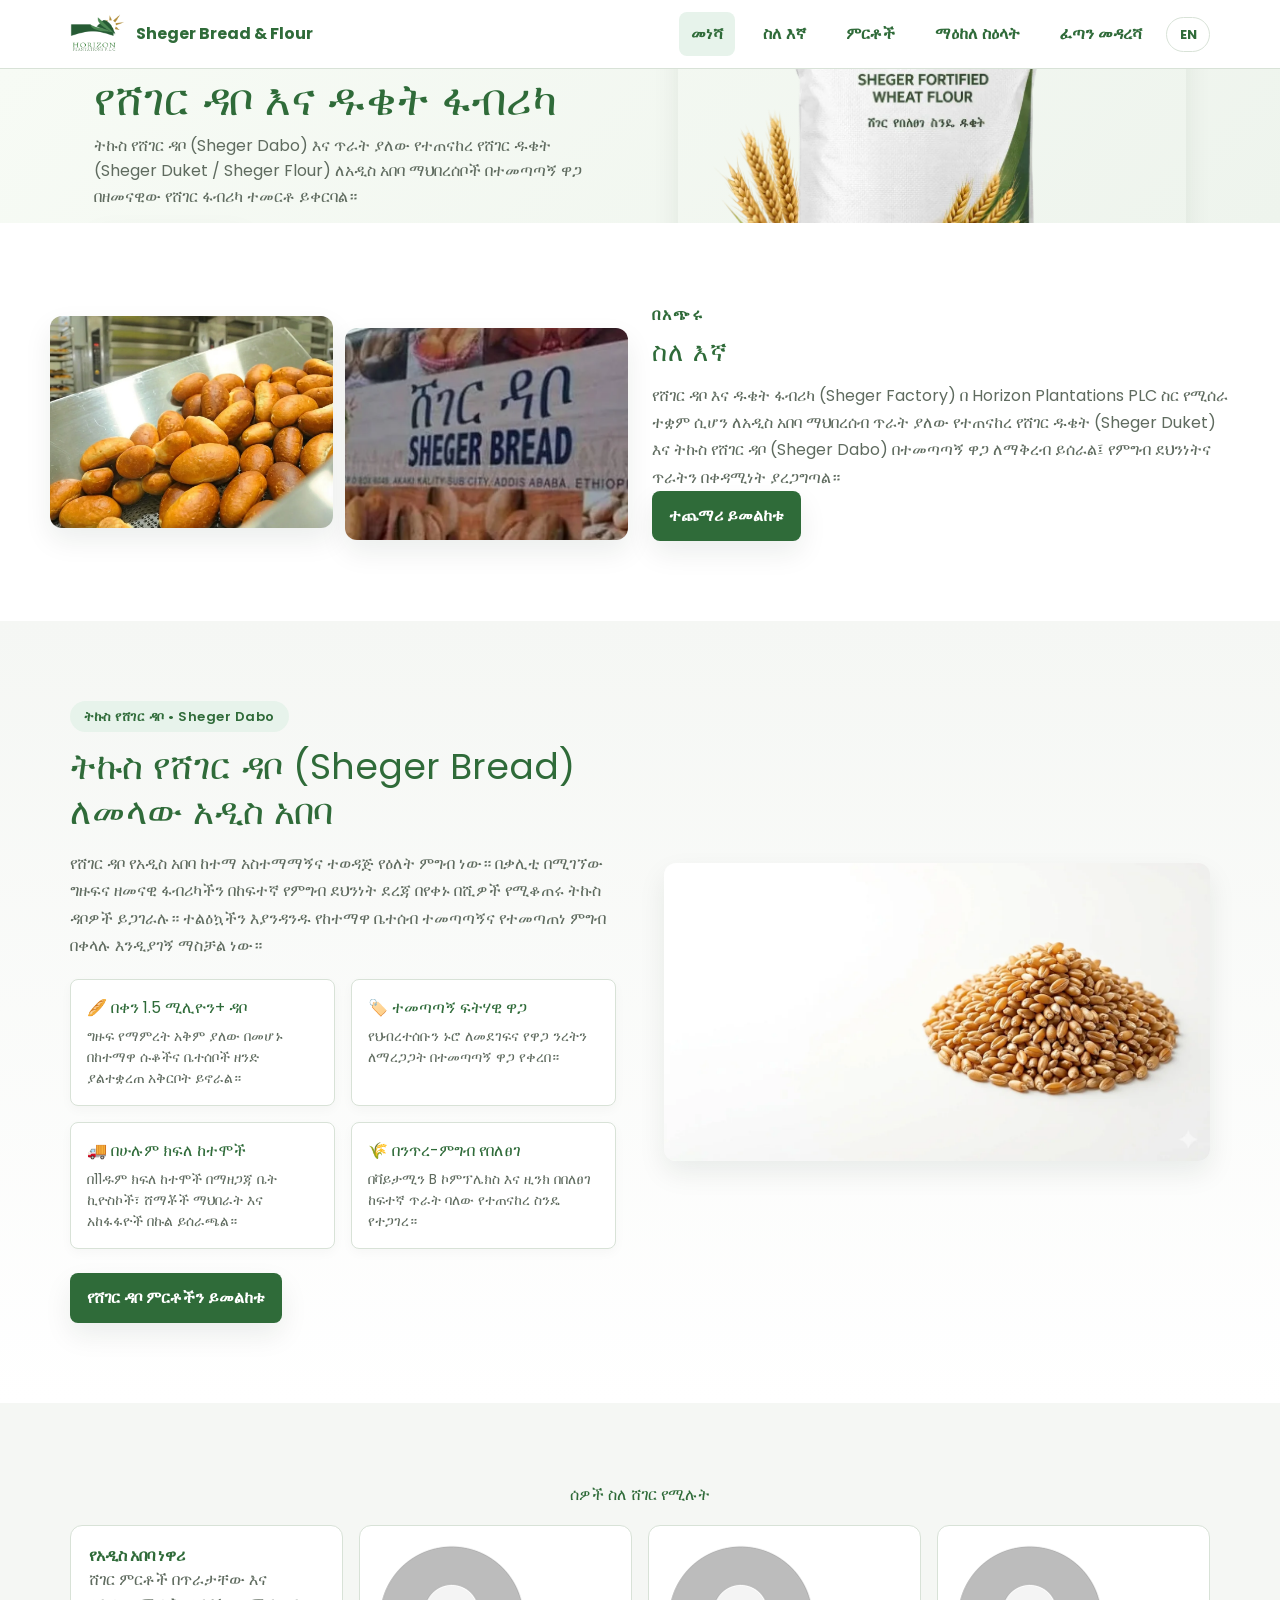
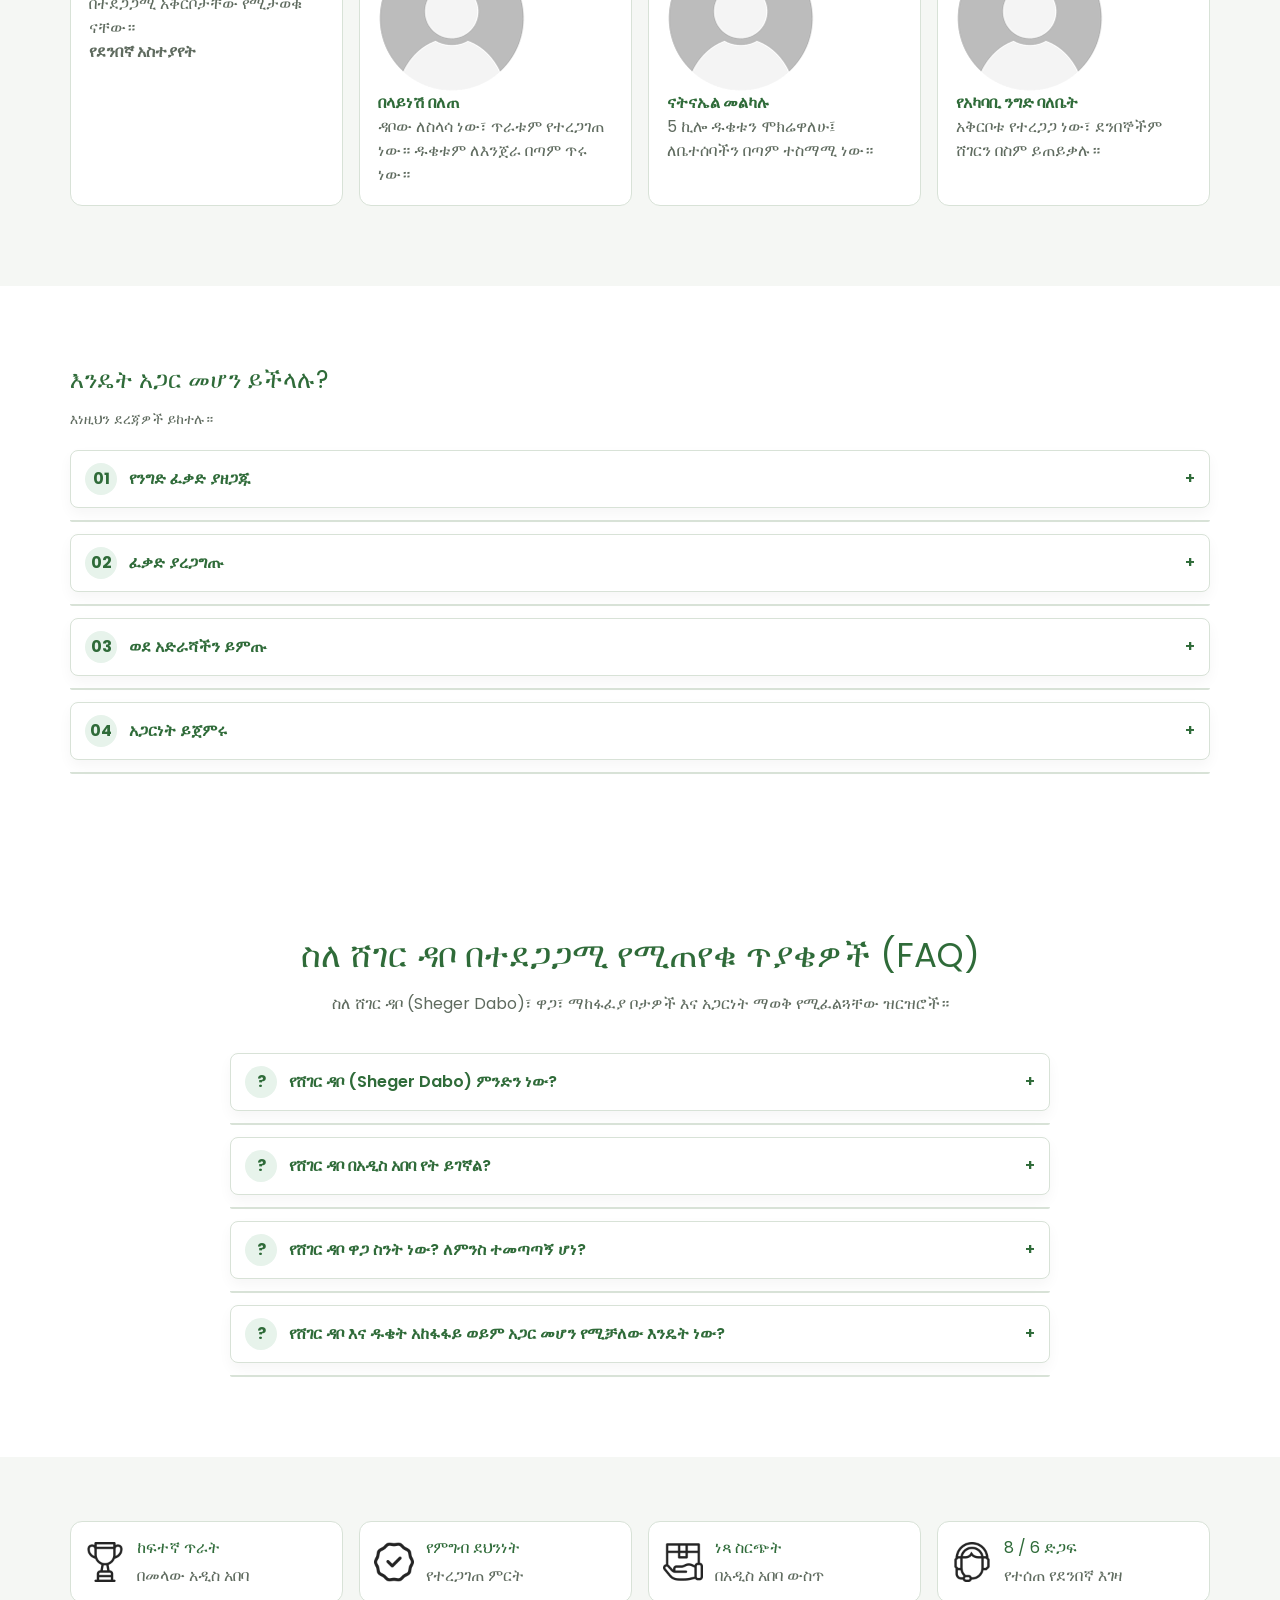
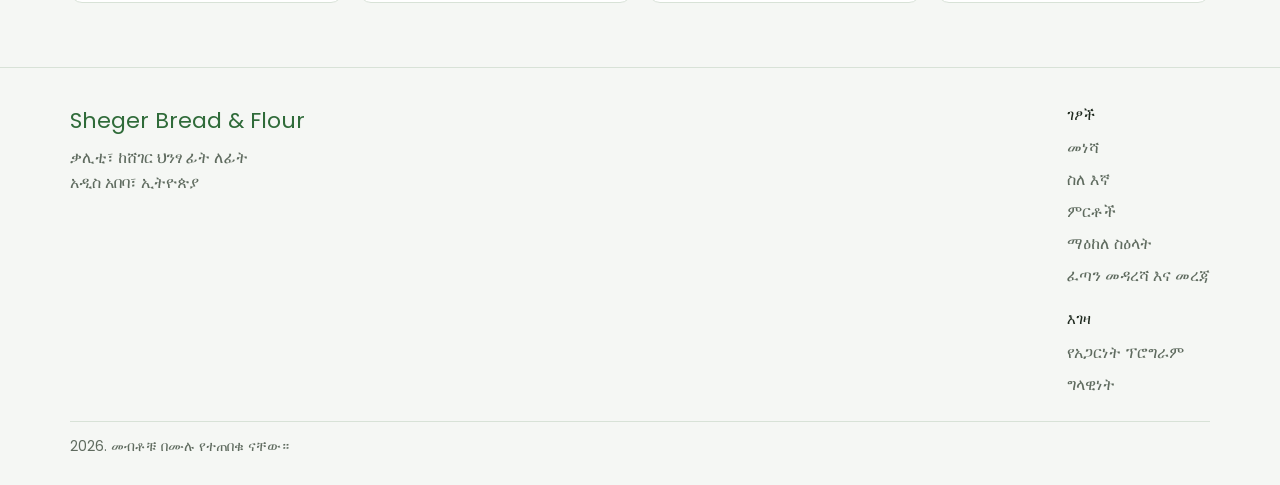
==== commit f5d3868a: "Adding portal page" ====
--- a/am/index.html
+++ b/am/index.html
@@ -158,6 +158,7 @@
           <a href="./about-us.html">ስለ እኛ</a>
           <a href="./products.html">ምርቶች</a>
           <a href="./gallery.html">ማዕከለ ስዕላት</a>
+          <a href="./portal.html">ፈጣን መዳረሻ</a>
         </nav>
         <a href="../index.html" class="lang-switch" lang="en" hreflang="en">EN</a>
       </div>
@@ -443,6 +444,7 @@
             <a href="./about-us.html">ስለ እኛ</a>
             <a href="./products.html">ምርቶች</a>
             <a href="./gallery.html">ማዕከለ ስዕላት</a>
+            <a href="./portal.html">ፈጣን መዳረሻ እና መረጃ</a>
           </div>
           <div>
             <h4>እገዛ</h4>
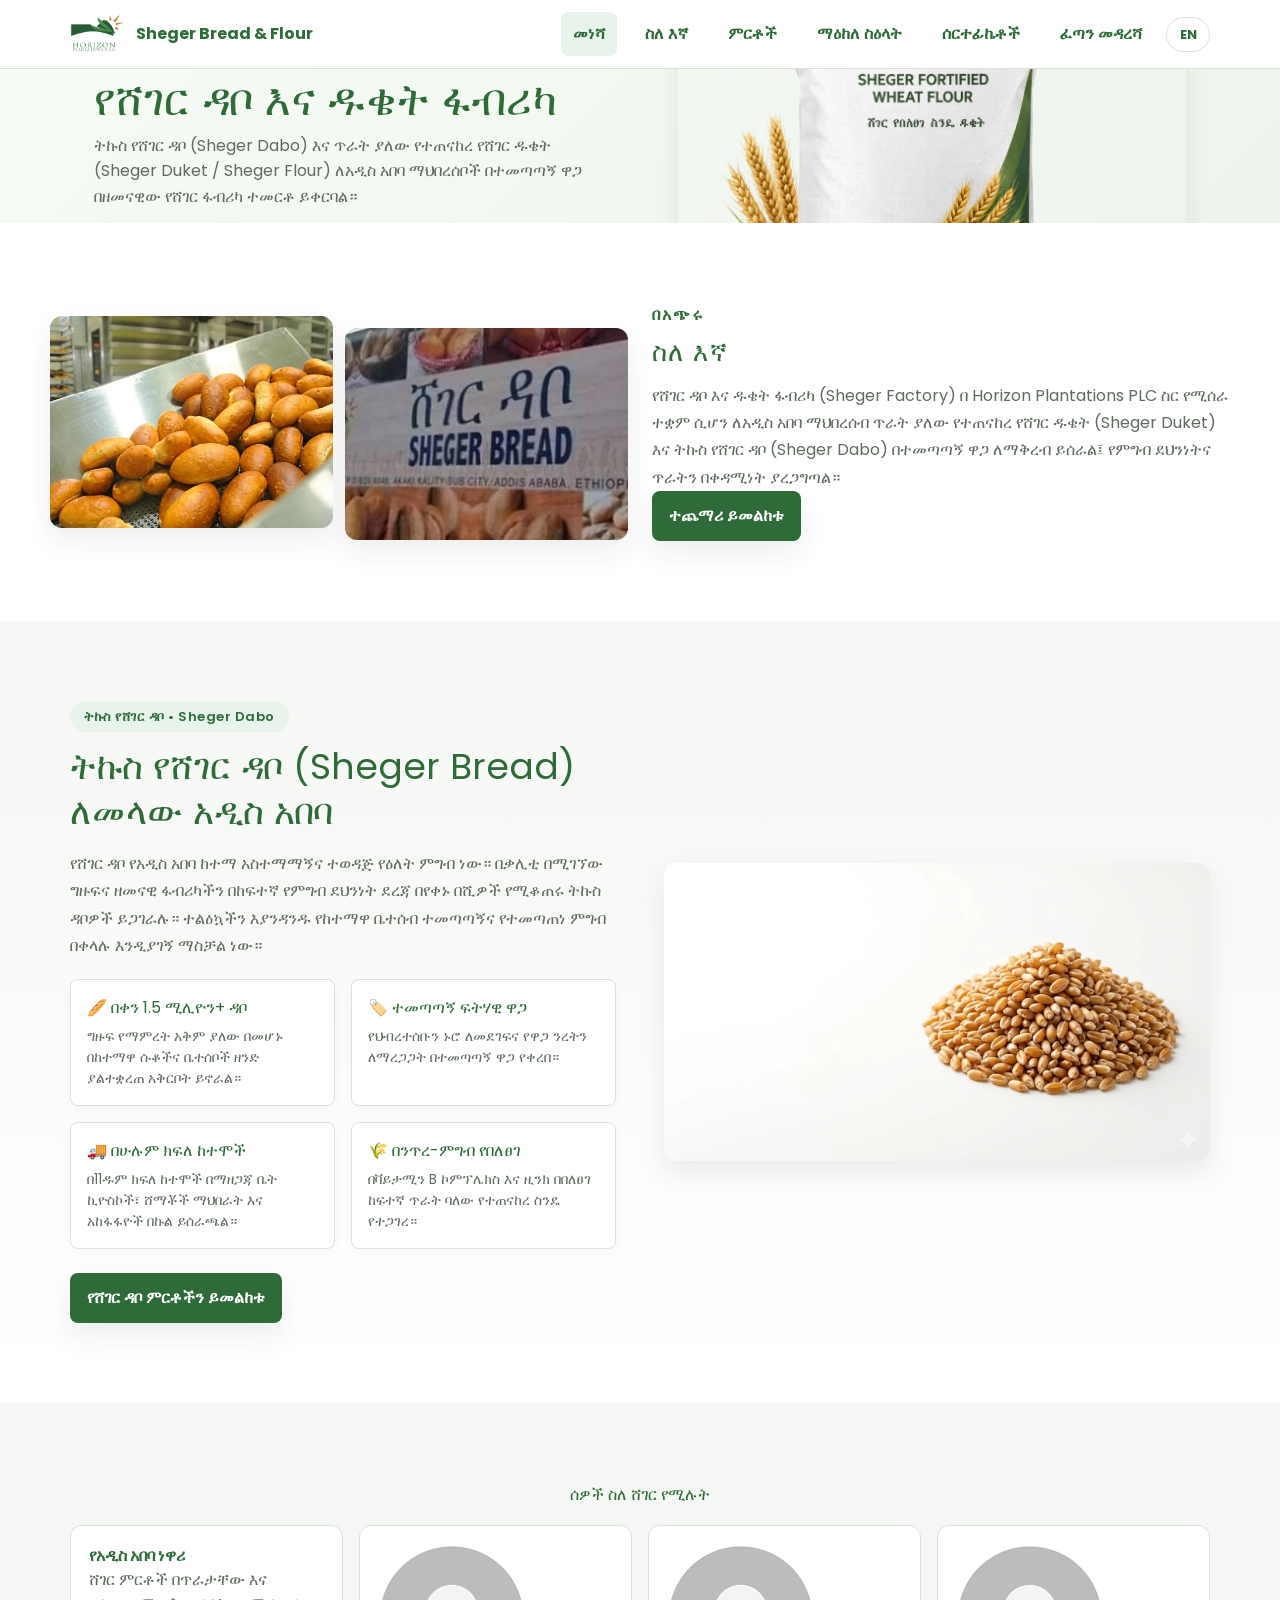
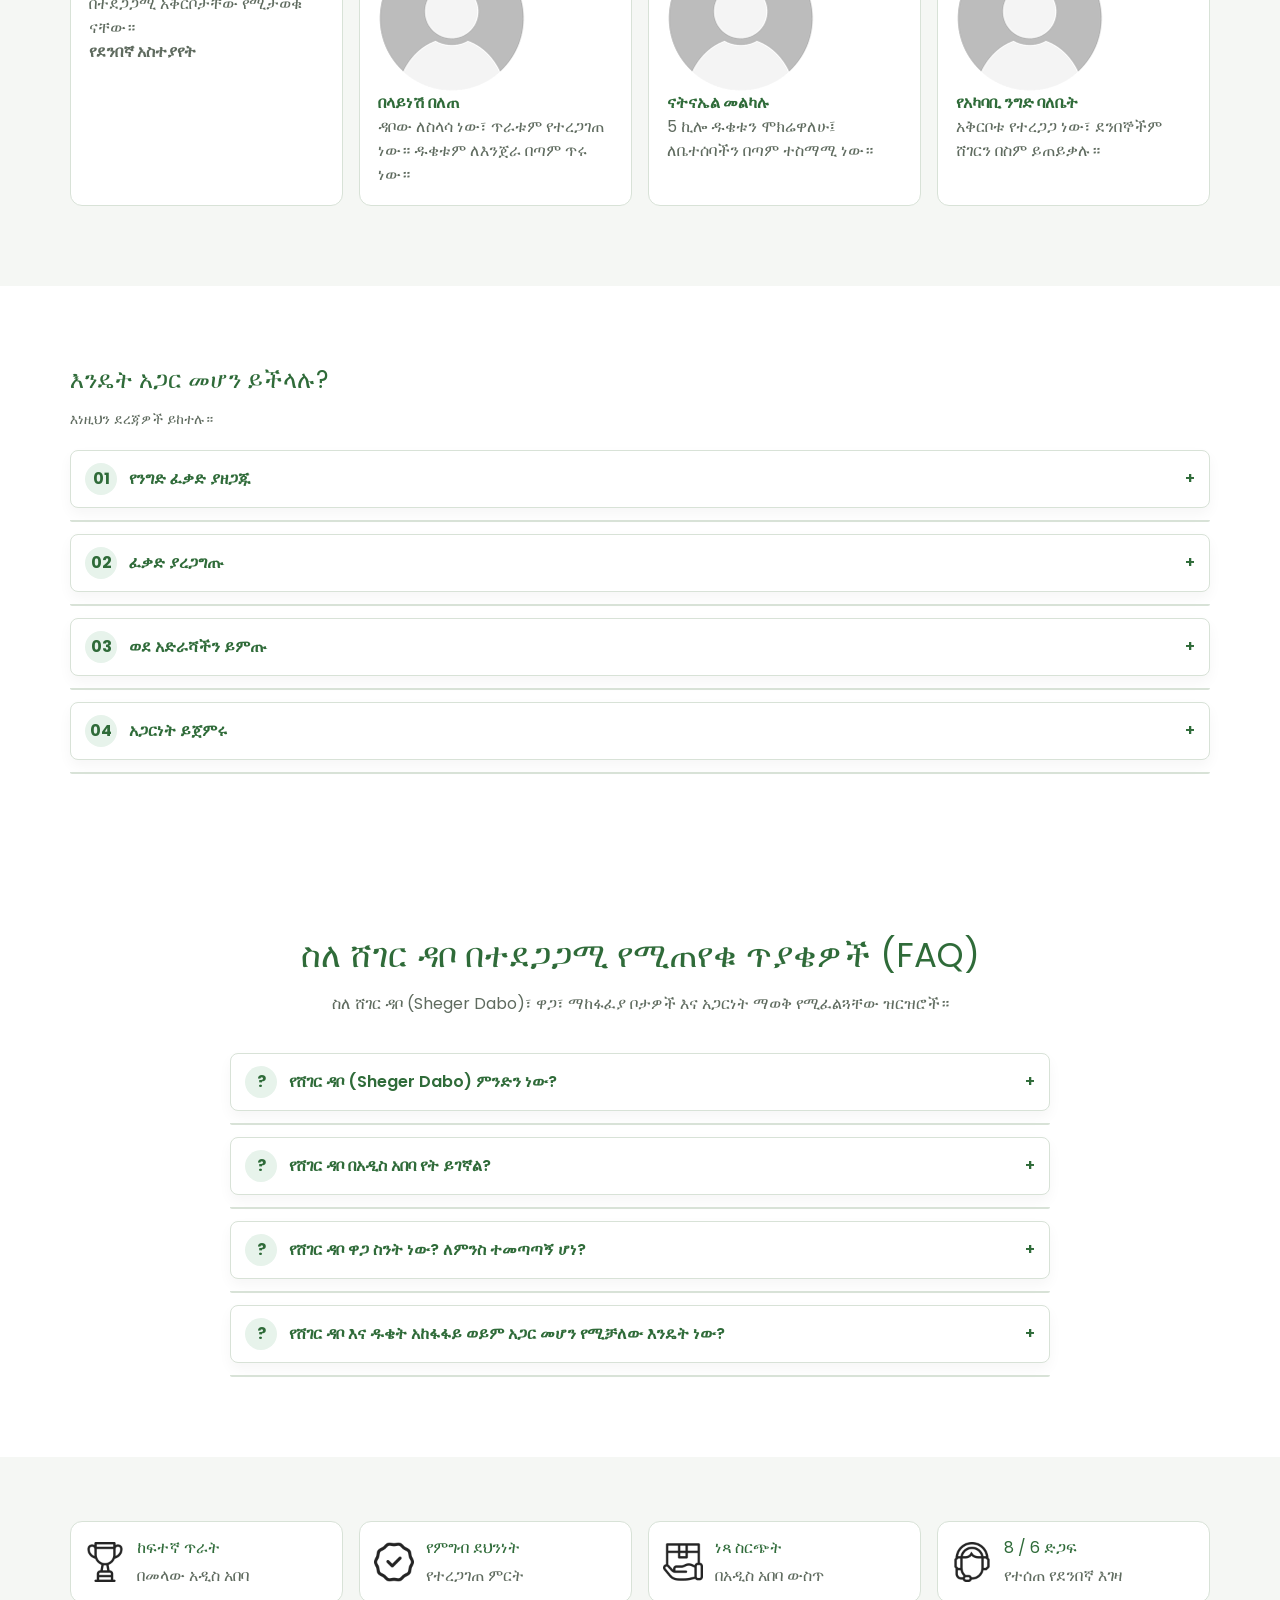
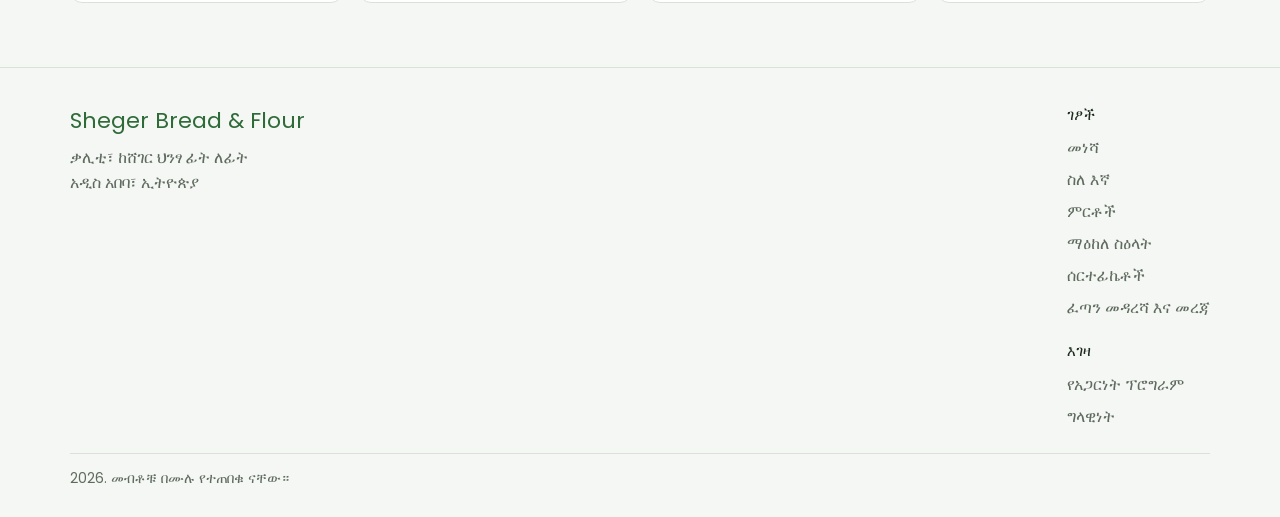
==== commit 0a999d6a: "adding certificates" ====
--- a/am/index.html
+++ b/am/index.html
@@ -153,11 +153,12 @@
         </button>
       </div>
       <div class="nav-actions">
-        <nav class="nav" aria-label="Main navigation">
+        <nav class="nav" aria-label="ዋና አሰሳ">
           <a href="./index.html" class="active">መነሻ</a>
           <a href="./about-us.html">ስለ እኛ</a>
           <a href="./products.html">ምርቶች</a>
           <a href="./gallery.html">ማዕከለ ስዕላት</a>
+          <a href="./certificates.html">ሰርተፊኬቶች</a>
           <a href="./portal.html">ፈጣን መዳረሻ</a>
         </nav>
         <a href="../index.html" class="lang-switch" lang="en" hreflang="en">EN</a>
@@ -444,6 +445,7 @@
             <a href="./about-us.html">ስለ እኛ</a>
             <a href="./products.html">ምርቶች</a>
             <a href="./gallery.html">ማዕከለ ስዕላት</a>
+            <a href="./certificates.html">ሰርተፊኬቶች</a>
             <a href="./portal.html">ፈጣን መዳረሻ እና መረጃ</a>
           </div>
           <div>
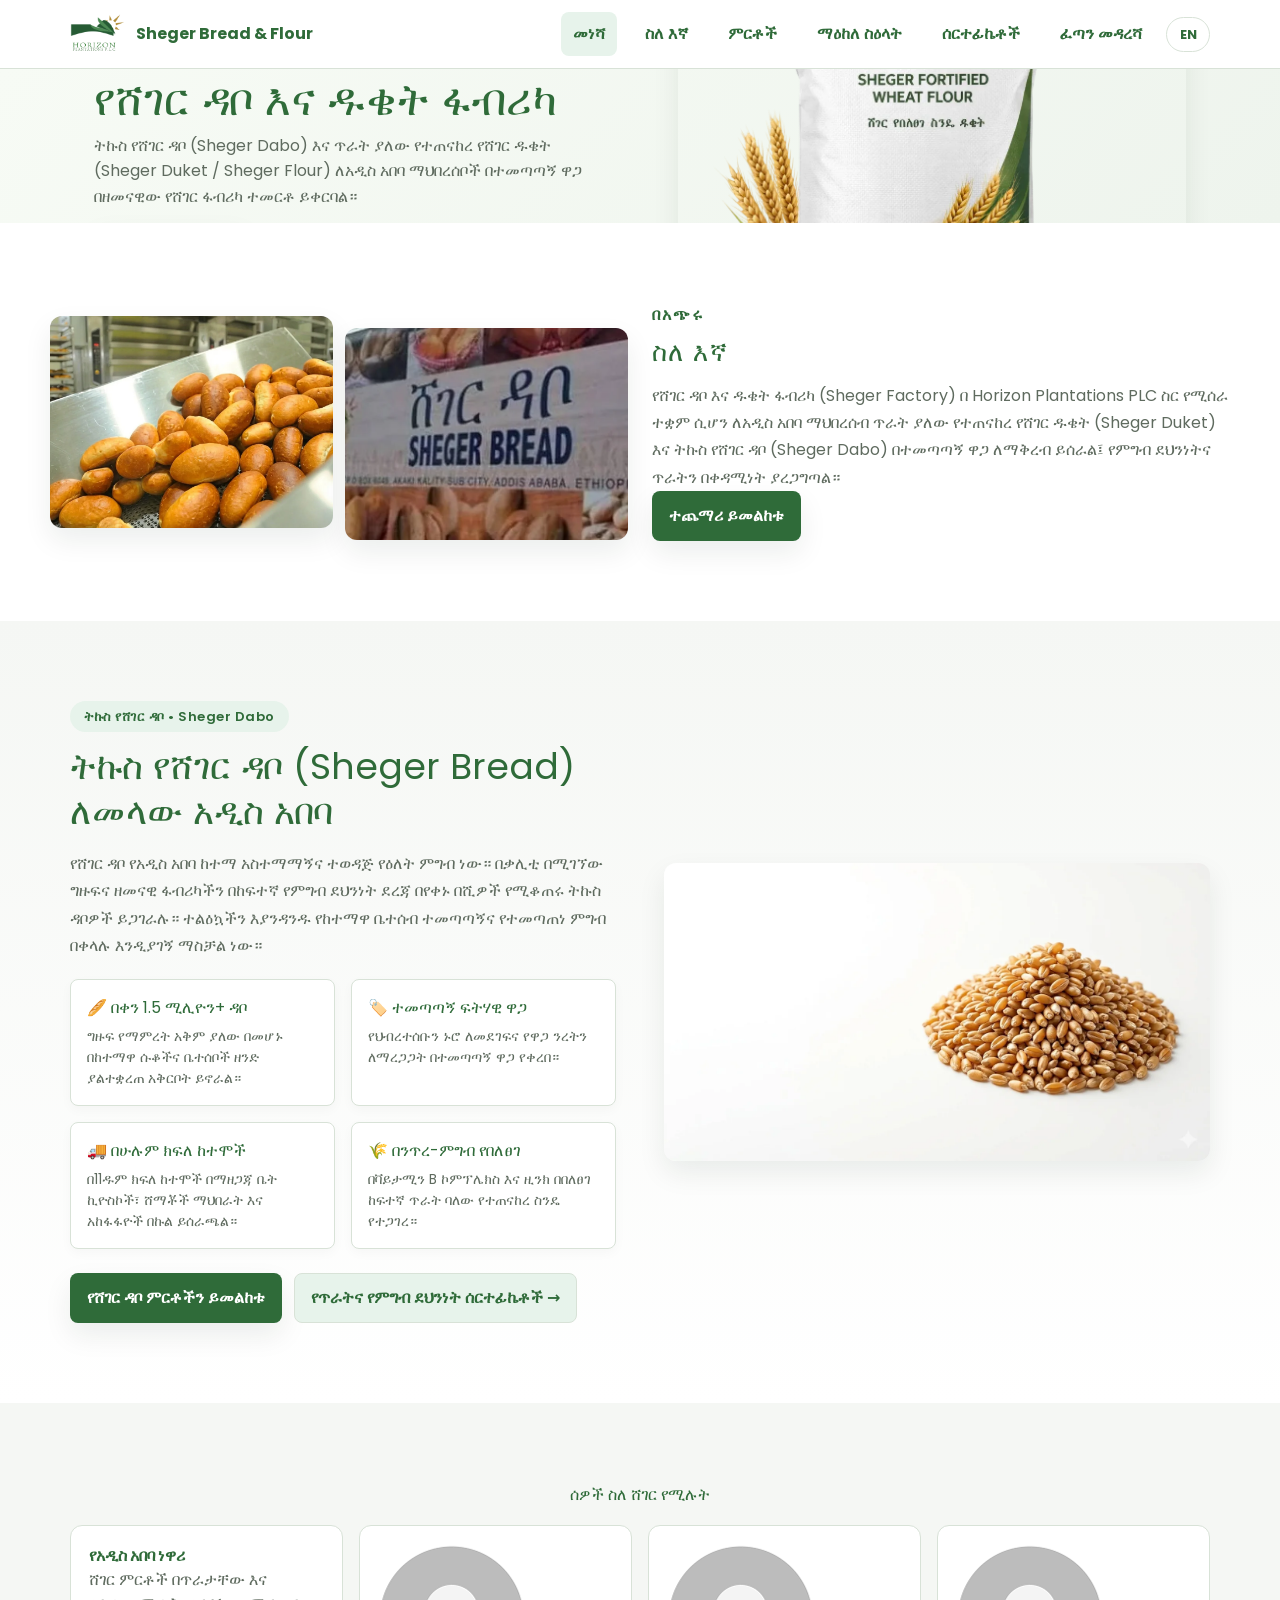
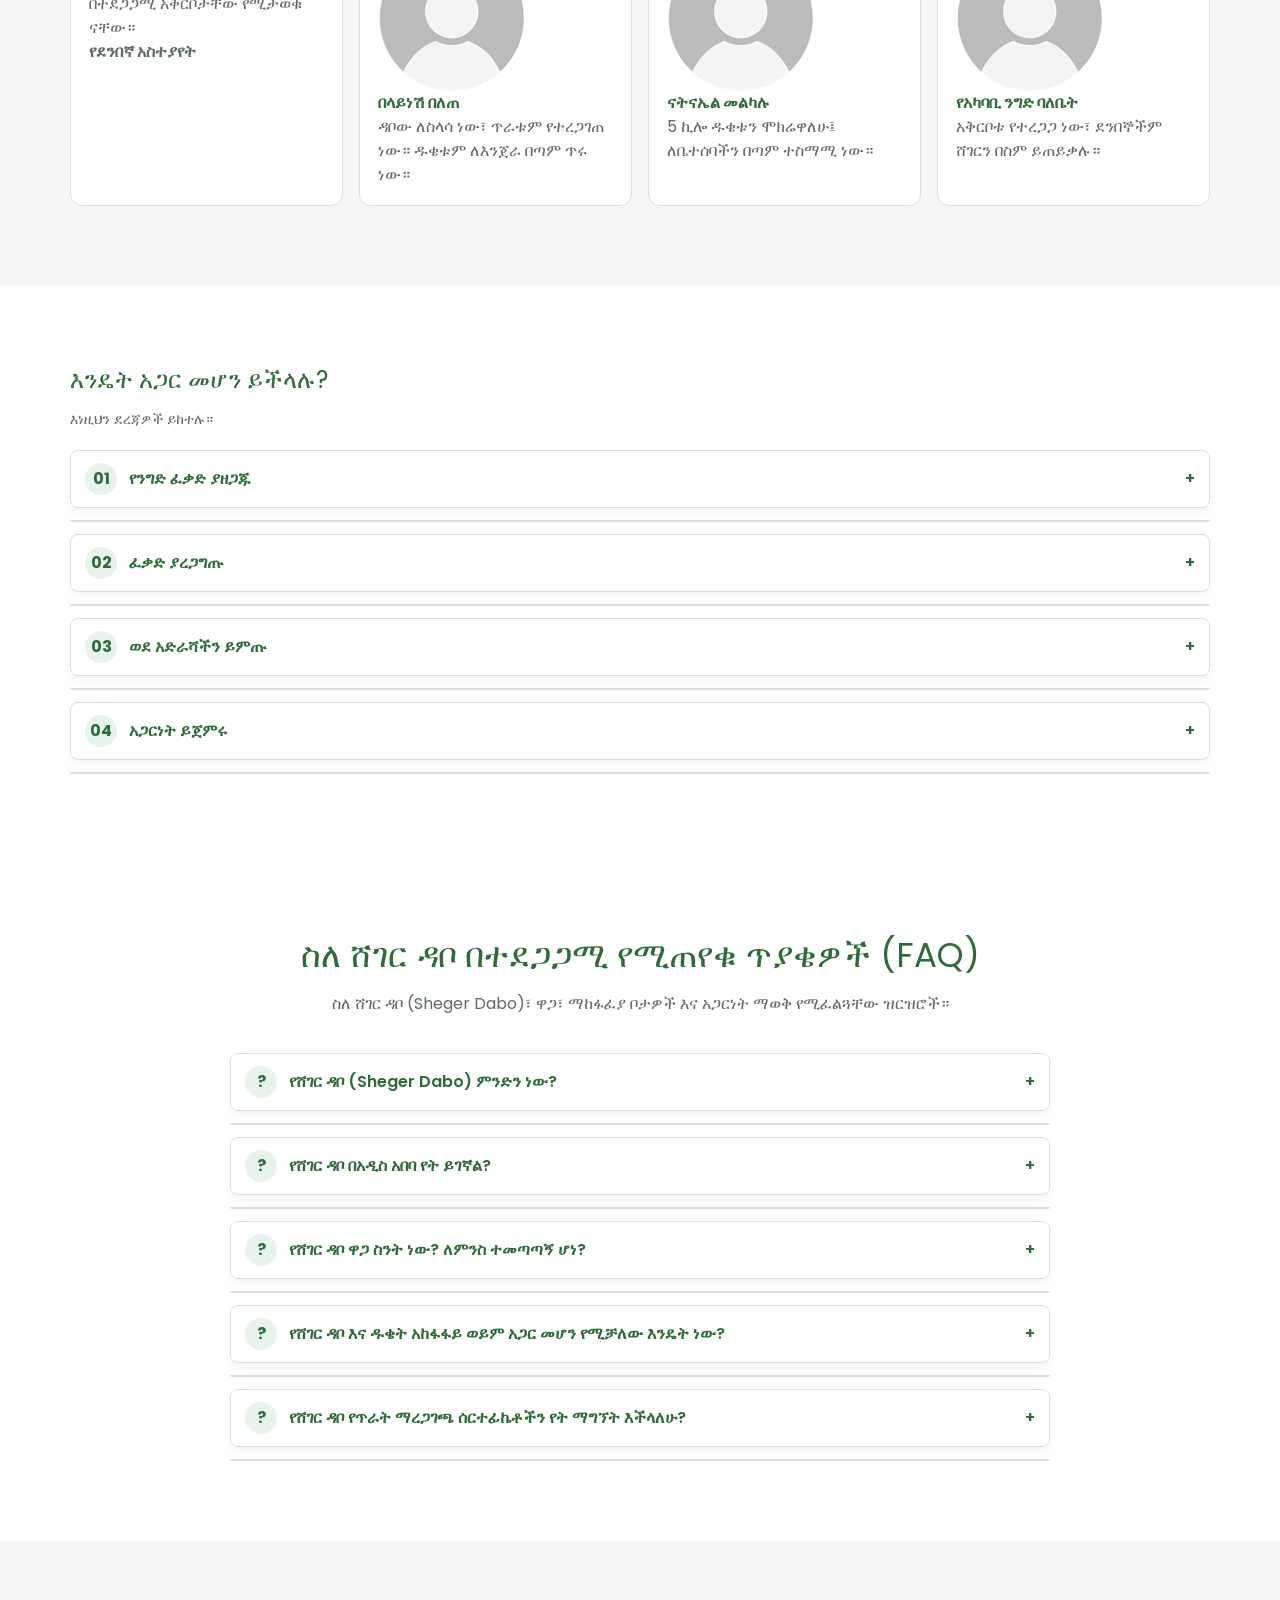
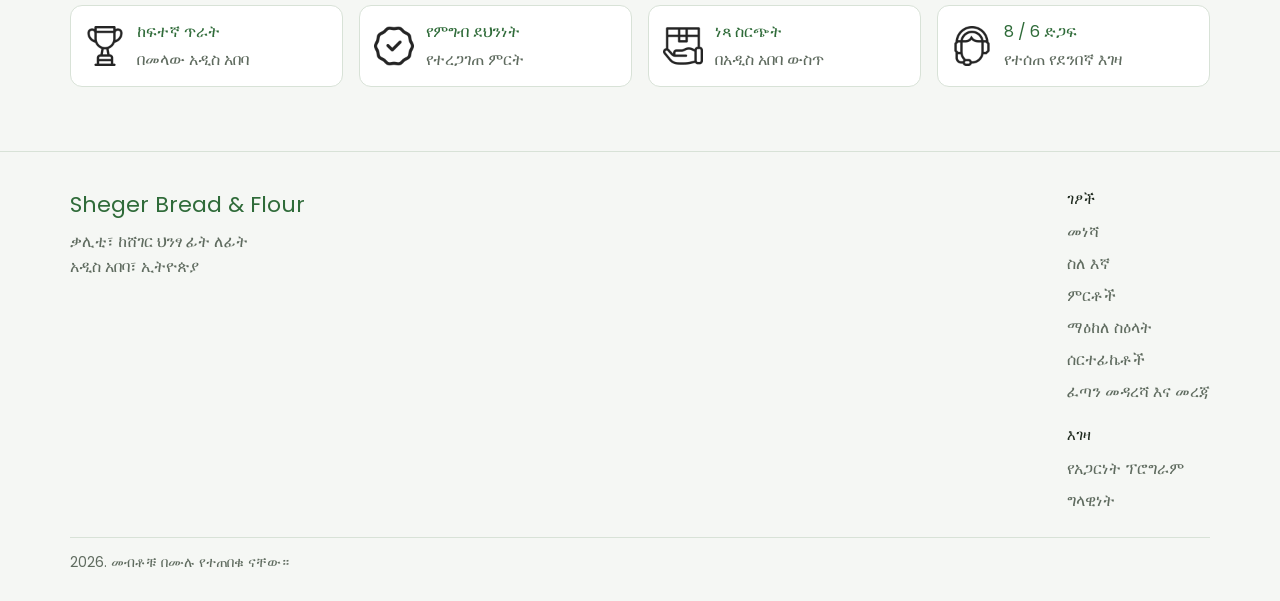
==== commit 993f6d22: "adding google search console verfication" ====
--- a/am/index.html
+++ b/am/index.html
@@ -4,6 +4,7 @@
 <head>
   <meta charset="utf-8" />
   <meta name="viewport" content="width=device-width, initial-scale=1, shrink-to-fit=no" />
+  <meta name="google-site-verification" content="Nudm9ShHUbiX9k2xAjTjzSHKJitmoAgIcyOE-TkTDgA" />
   <title>የሸገር ዳቦ እና ዱቄት ፋብሪካ | Sheger Bread &amp; Sheger Flour (ሸገር ዳቦ እና ዱቄት)</title>
   <meta name="description"
     content="የሸገር ዳቦ እና ዱቄት ፋብሪካ (Sheger Bread &amp; Flour Factory) ለአዲስ አበባ ማህበረሰብ ትኩስ የሸገር ዳቦ (Sheger Dabo) እና ጥራት ያለው የተጠናከረ የሸገር ዱቄት (Sheger Duket / sheger flour) በተመጣጣኝ ዋጋ ያቀርባል።" />
@@ -102,6 +103,14 @@
       "mainEntity": [
         {
           "@type": "Question",
+          "name": "የሸገር ዳቦ የጥራት ማረጋገጫ ሰርተፊኬቶችን የት ማየት እችላለሁ?",
+          "acceptedAnswer": {
+            "@type": "Answer",
+            "text": "ሁሉንም ይፋዊ የ ISO 22000 እና ISO 9001 ሰርተፊኬቶች በቀጥታ በሰርተፊኬቶች ገፃችን https://shegerbread.com/am/certificates.html ላይ ማየትና ማረጋገጥ ይችላሉ።"
+          }
+        },
+        {
+          "@type": "Question",
           "name": "የሸገር ዳቦ (Sheger Dabo) ምንድን ነው?",
           "acceptedAnswer": {
             "@type": "Answer",
@@ -238,7 +247,10 @@
             <p>በቫይታሚን B ኮምፕሌክስ እና ዚንክ በበለፀገ ከፍተኛ ጥራት ባለው የተጠናከረ ስንዴ የተጋገረ።</p>
           </div>
         </div>
-        <a href="./products.html" class="btn btn-primary">የሸገር ዳቦ ምርቶችን ይመልከቱ</a>
+        <div style="display: flex; gap: 12px; flex-wrap: wrap; margin-top: 10px;">
+          <a href="./products.html" class="btn btn-primary">የሸገር ዳቦ ምርቶችን ይመልከቱ</a>
+          <a href="./certificates.html" class="btn btn-secondary">የጥራትና የምግብ ደህንነት ሰርተፊኬቶች &rarr;</a>
+        </div>
       </div>
       <div class="dabo-visual">
         <picture>
@@ -390,6 +402,14 @@
         </button>
         <div class="accordion-panel" id="faq4">
           <p>ህጋዊ የንግድ ፈቃድ ያላቸው ነጋዴዎች፣ ማህበራት እና ተቋማት በቃሊቲ የሚገኘውን ፋብሪካችንን በአካል በመጎብኘት በ4 ቀላል ደረጃዎች ተመዝግበው የጅምላ ምርትና የቀን ስርጭት መጀመር ይችላሉ።</p>
+        </div>
+        <button class="accordion-item" data-panel="faq5">
+          <span class="number">?</span>
+          <span class="title">የሸገር ዳቦ የጥራት ማረጋገጫ ሰርተፊኬቶችን የት ማግኘት እችላለሁ?</span>
+          <span aria-hidden="true">+</span>
+        </button>
+        <div class="accordion-panel" id="faq5">
+          <p>ሁሉንም ይፋዊ የ ISO ሰርተፊኬቶች (ISO 22000 የምግብ ደህንነት እና ISO 9001 የጥራት አስተዳደር) በ <a href="./certificates.html" style="color: var(--primary); font-weight: 700; text-decoration: underline;">የሸገር ዳቦ የጥራት ማረጋገጫ ሰርተፊኬቶች</a> ገፅ ላይ ማየትና ማውረድ ይችላሉ።</p>
         </div>
       </div>
     </div>
